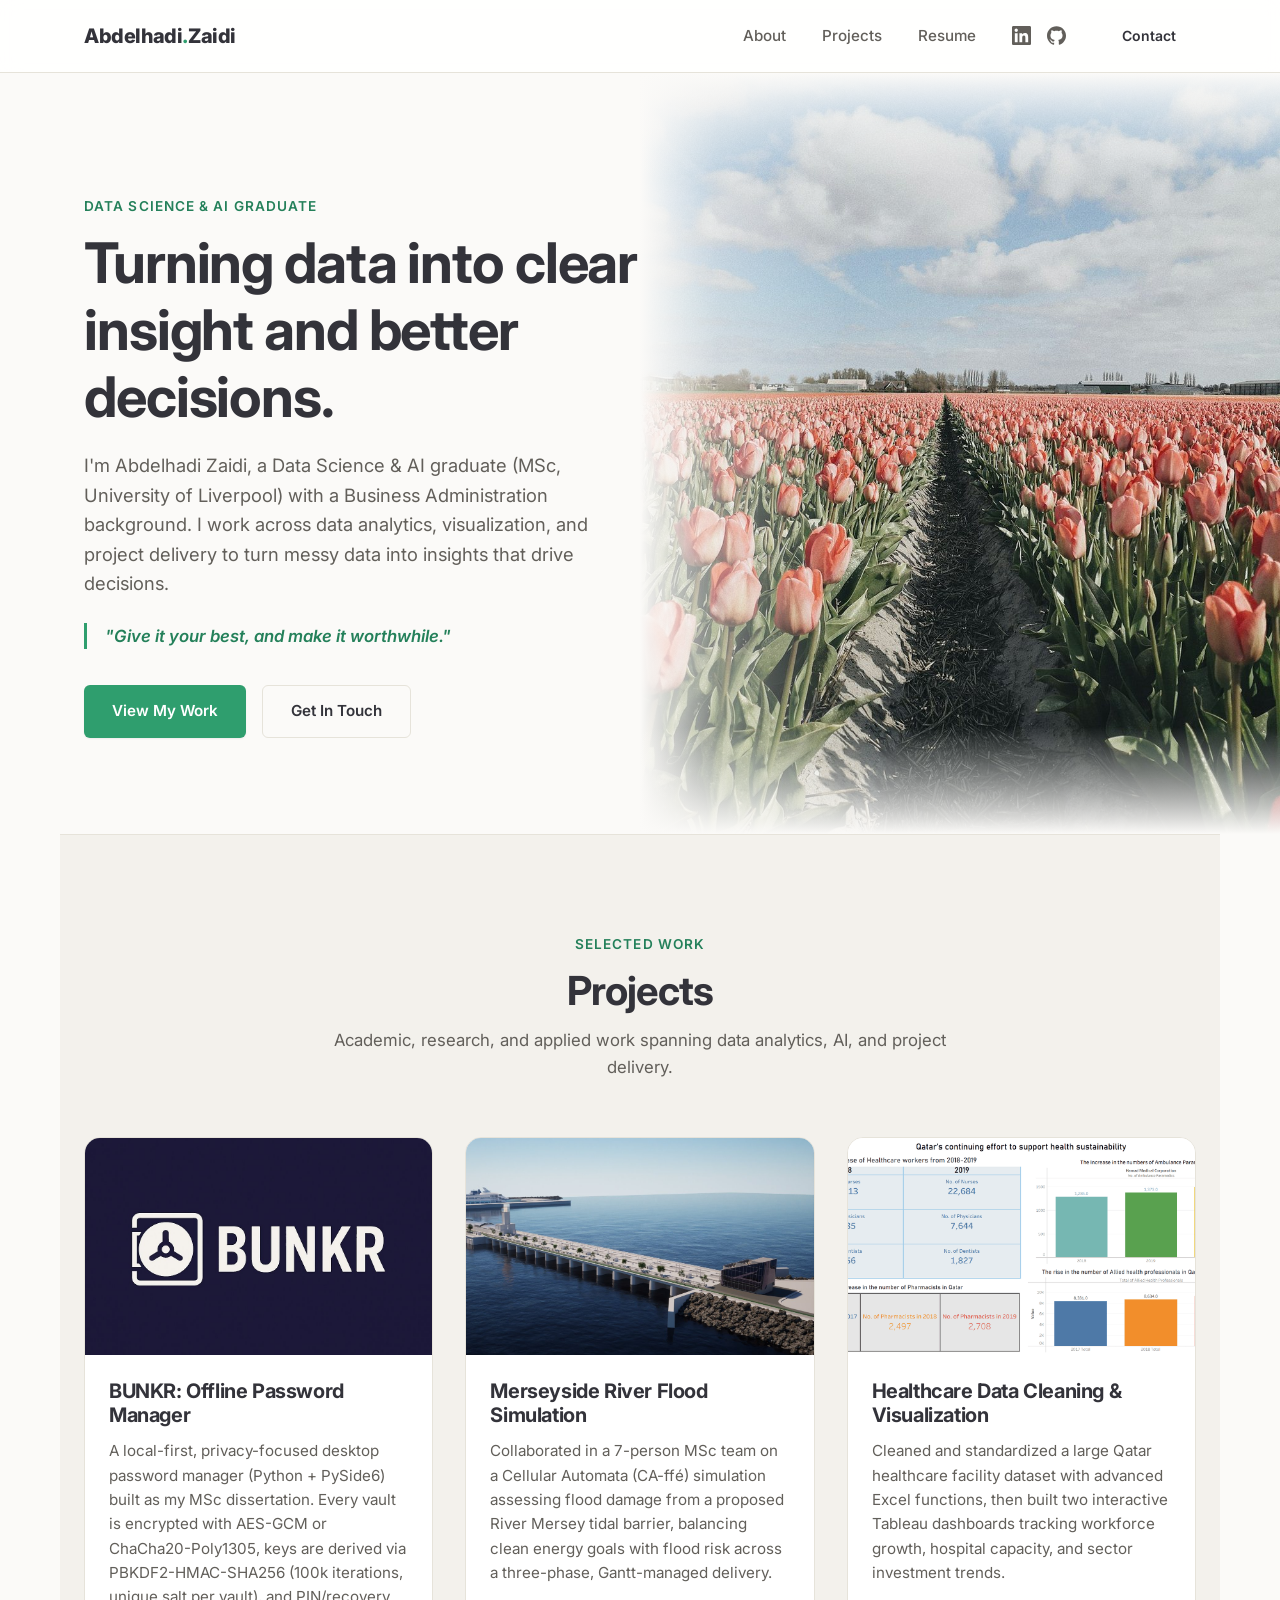
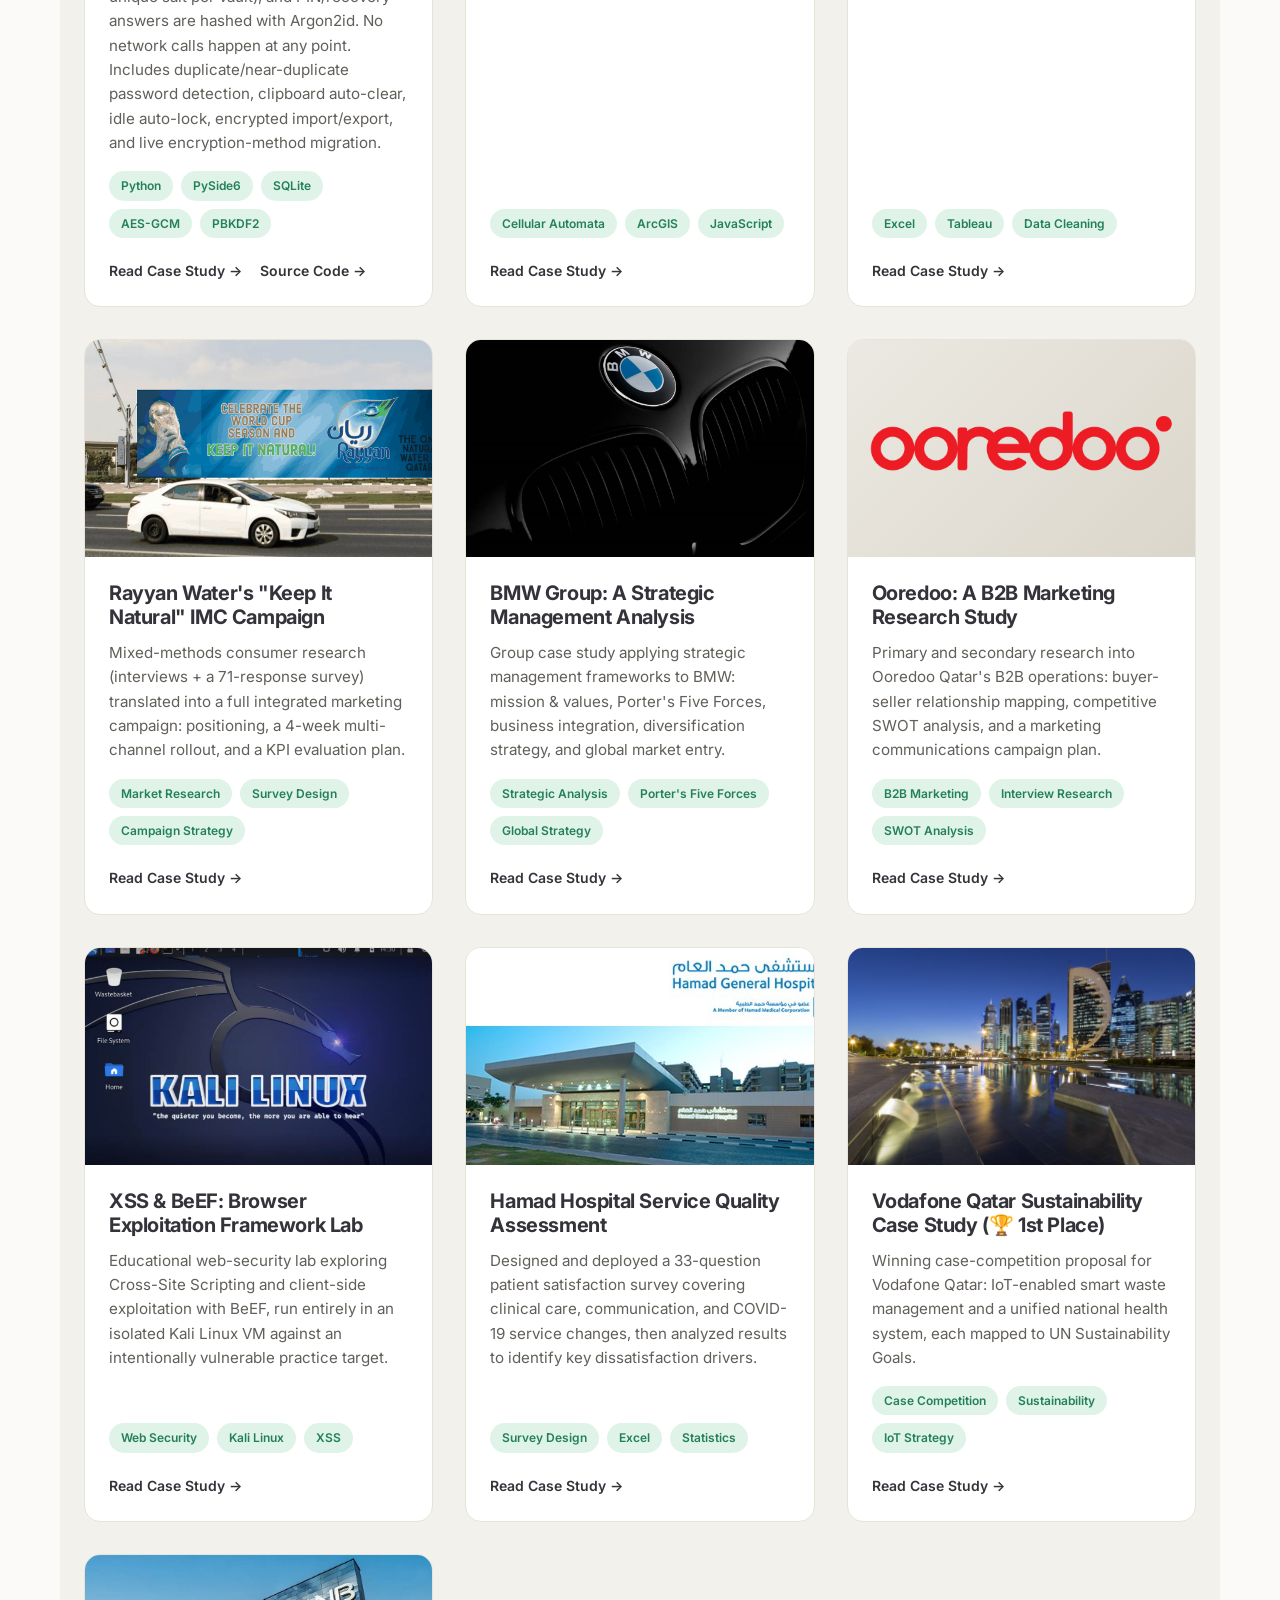
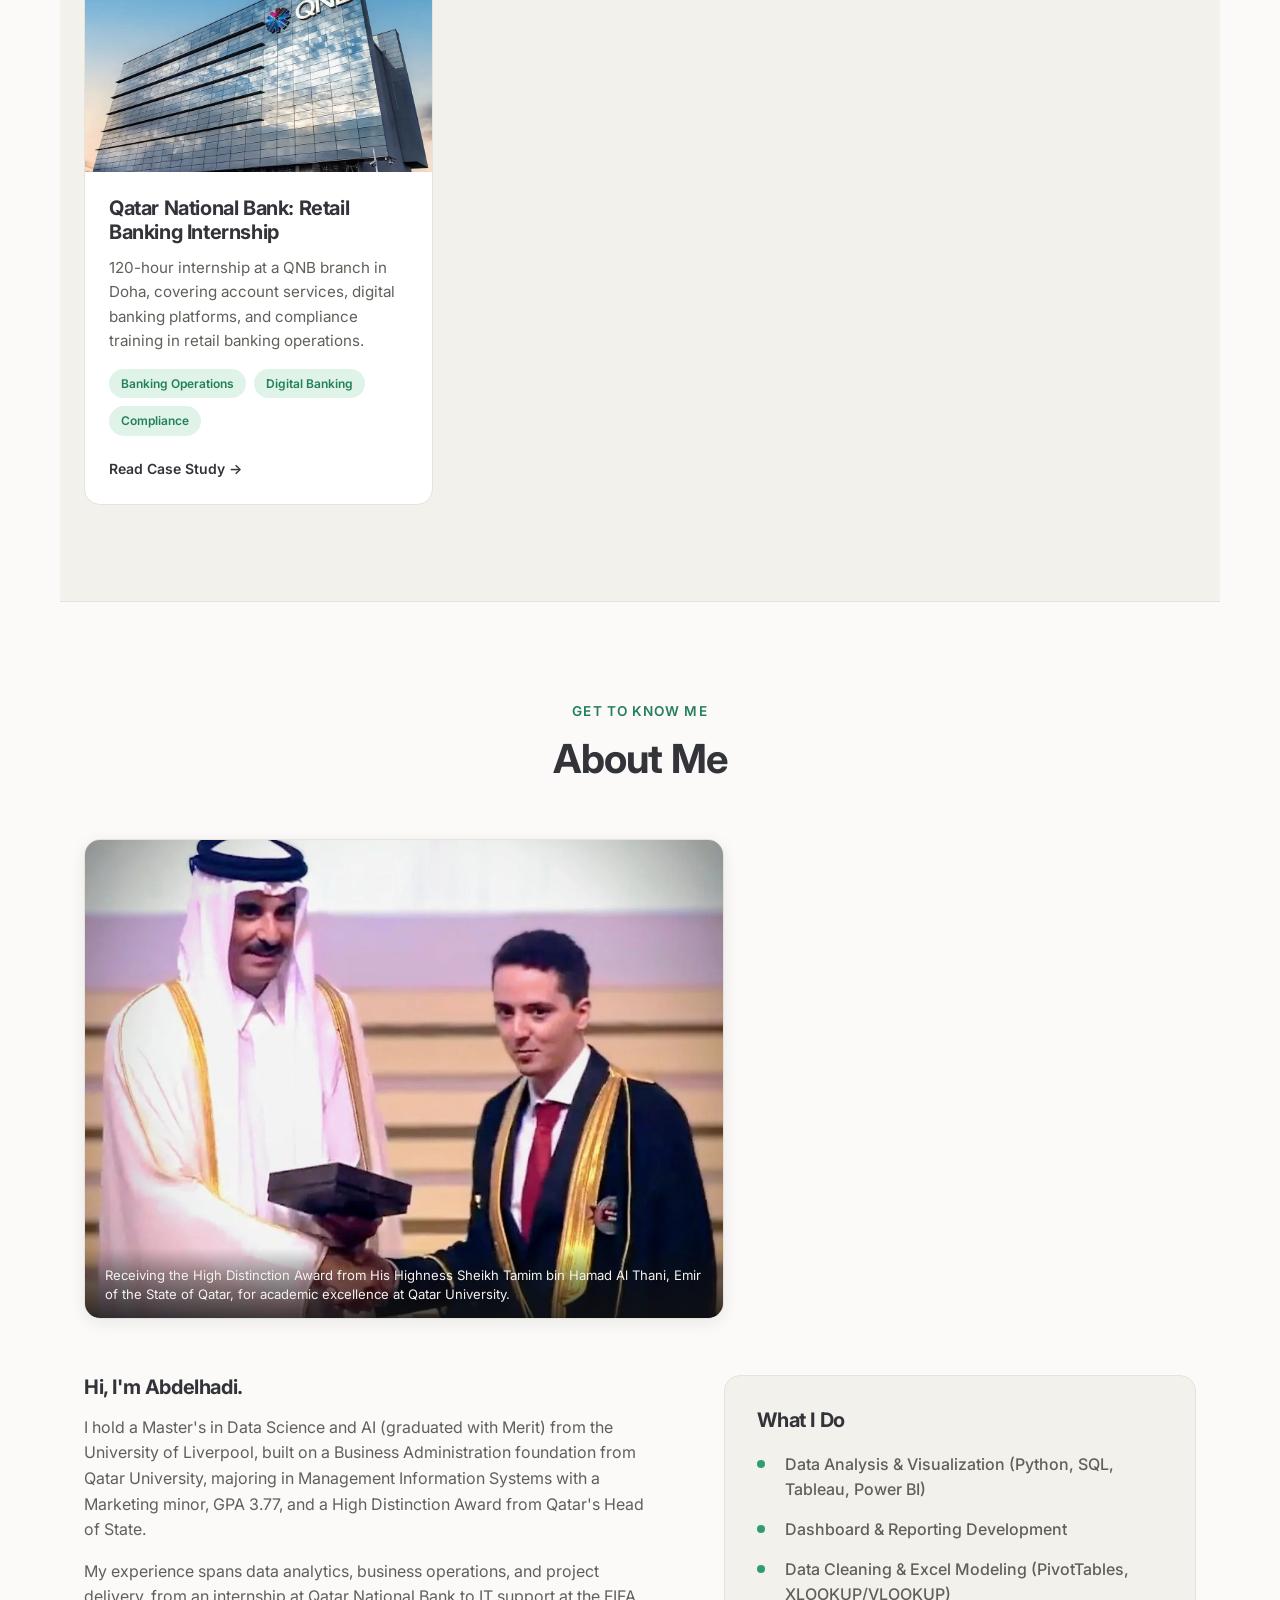
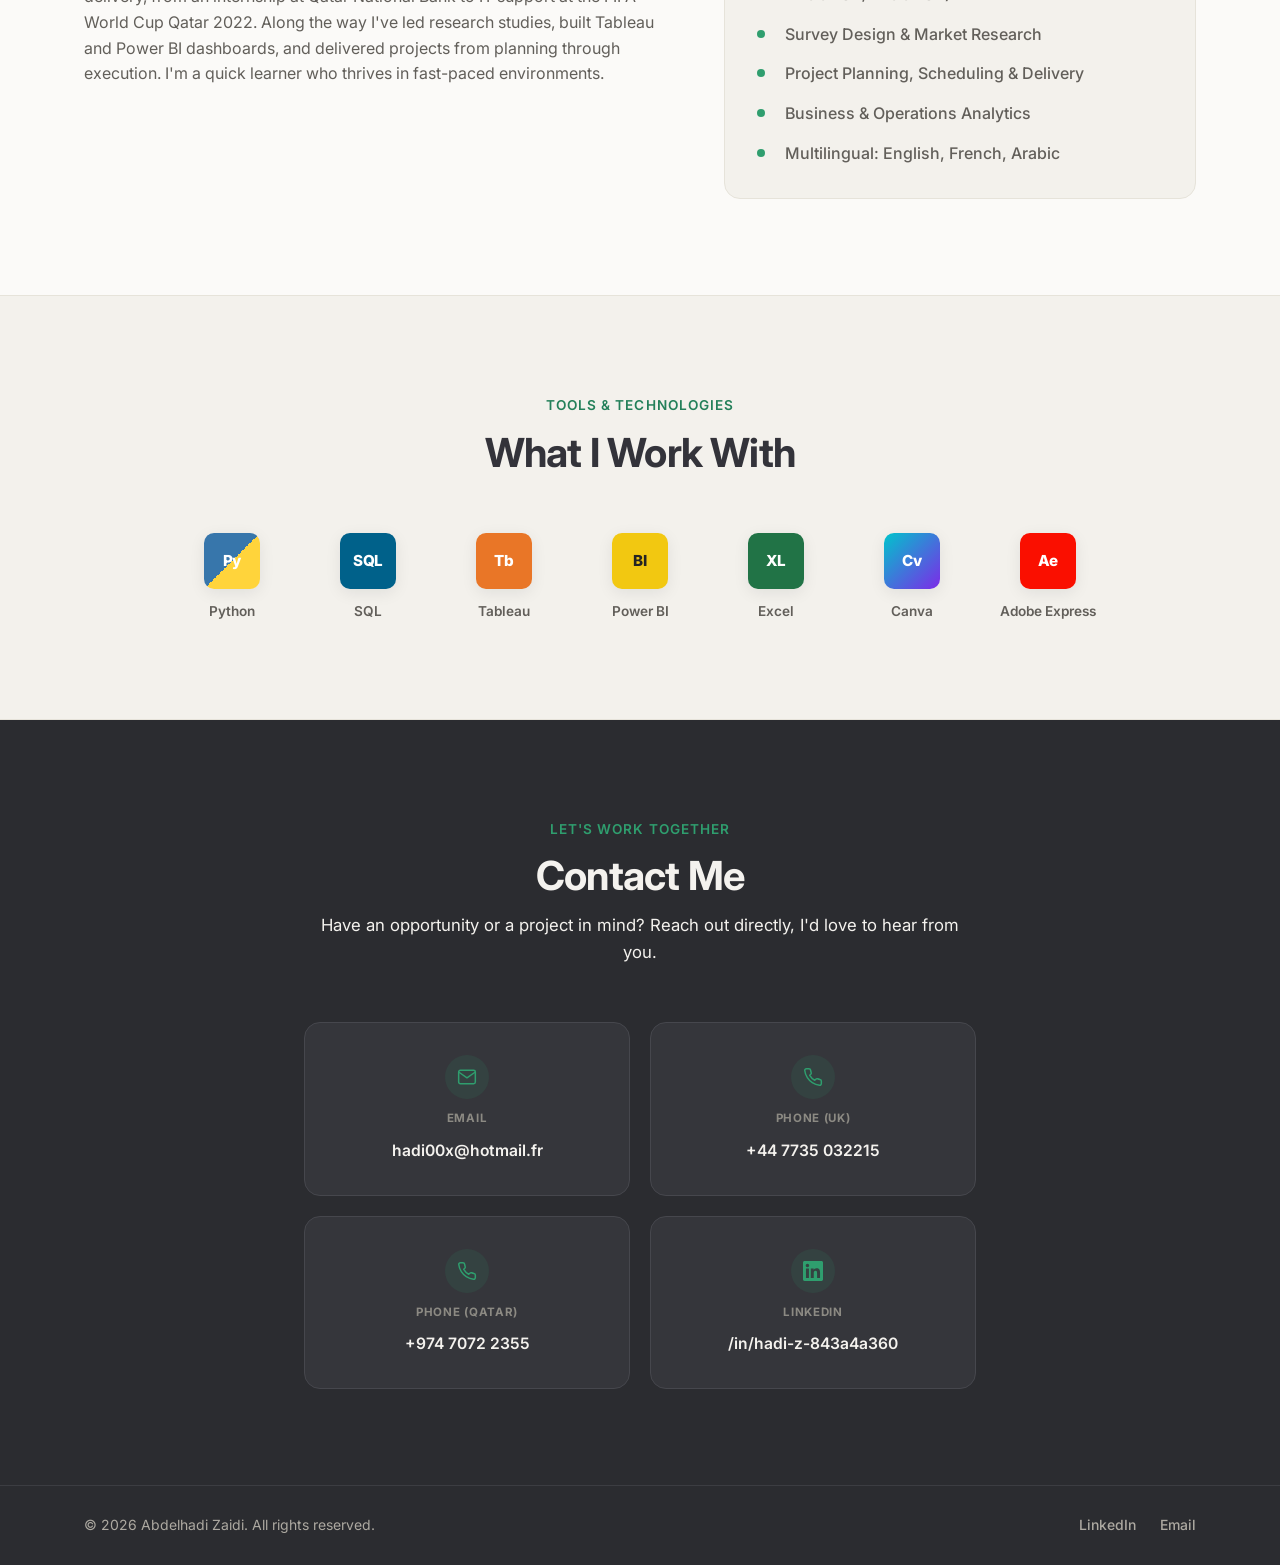
==== index.html @ 99239e8c "Add QNB headquarters photo as hero image for internship case study" ====
<!DOCTYPE html>
<html lang="en">
<head>
  <meta charset="UTF-8">
  <meta name="viewport" content="width=device-width, initial-scale=1.0">
  <title>Abdelhadi Zaidi | Data Scientist &amp; AI/Analytics Professional</title>
  <meta name="description" content="Portfolio of Abdelhadi Zaidi, a Data Science &amp; AI graduate specializing in analytics, data visualization, and project delivery.">
  <link rel="icon" type="image/png" sizes="32x32" href="images/favicon-32.png">
  <link rel="icon" type="image/png" sizes="16x16" href="images/favicon-16.png">
  <link rel="apple-touch-icon" href="images/apple-touch-icon.png">
  <link rel="shortcut icon" href="favicon.ico">

  <!-- Open Graph / social link previews. og:url and og:image use relative paths for
       now (fine for local preview) — once deployed, update them to absolute URLs
       (https://yourdomain.com/...) so LinkedIn/WhatsApp/etc. can fetch the image. -->
  <meta property="og:type" content="website">
  <meta property="og:site_name" content="Abdelhadi Zaidi">
  <!-- <meta property="og:url" content="https://yourdomain.com/index.html"> -->
  <meta property="og:title" content="Abdelhadi Zaidi | Data Scientist &amp; AI/Analytics Professional">
  <meta property="og:description" content="Portfolio of Abdelhadi Zaidi, a Data Science &amp; AI graduate specializing in analytics, data visualization, and project delivery.">
  <meta property="og:image" content="images/about/award.jpg">
  <meta name="twitter:card" content="summary_large_image">
  <meta name="twitter:title" content="Abdelhadi Zaidi | Data Scientist &amp; AI/Analytics Professional">
  <meta name="twitter:description" content="Portfolio of Abdelhadi Zaidi, a Data Science &amp; AI graduate specializing in analytics, data visualization, and project delivery.">
  <meta name="twitter:image" content="images/about/award.jpg">
  <link rel="preconnect" href="https://fonts.googleapis.com">
  <link href="https://fonts.googleapis.com/css2?family=Inter:wght@400;500;600;700;800&display=swap" rel="stylesheet">
  <link rel="stylesheet" href="css/style.css">
</head>
<body>

  <!-- ===== Navigation ===== -->
  <header class="site-header">
    <nav class="navbar container">
      <a href="#top" class="logo">Abdelhadi<span class="accent">.</span>Zaidi</a>

      <button class="nav-toggle" id="navToggle" aria-label="Toggle navigation menu" aria-expanded="false" aria-controls="navMenu">
        <span></span><span></span><span></span>
      </button>

      <ul class="nav-links" id="navMenu">
        <li><a href="#about">About</a></li>
        <li><a href="#projects">Projects</a></li>
        <li><a href="assets/abdelhadi-zaidi-cv.pdf" target="_blank" rel="noopener">Resume</a></li>
        <li class="nav-social-icons">
          <a href="https://www.linkedin.com/in/hadi-z-843a4a360/" target="_blank" rel="noopener" aria-label="LinkedIn">
            <svg viewBox="0 0 24 24" fill="currentColor" aria-hidden="true"><path d="M20.447 20.452h-3.554v-5.569c0-1.328-.027-3.037-1.852-3.037-1.853 0-2.136 1.445-2.136 2.939v5.667H9.351V9h3.414v1.561h.046c.477-.9 1.637-1.85 3.37-1.85 3.601 0 4.267 2.37 4.267 5.455v6.286zM5.337 7.433c-1.144 0-2.063-.926-2.063-2.065 0-1.138.92-2.063 2.063-2.063 1.14 0 2.064.925 2.064 2.063 0 1.139-.925 2.065-2.064 2.065zm1.782 13.019H3.555V9h3.564v11.452zM22.225 0H1.771C.792 0 0 .774 0 1.729v20.542C0 23.227.792 24 1.771 24h20.451C23.2 24 24 23.227 24 22.271V1.729C24 .774 23.2 0 22.222 0h.003z"/></svg>
          </a>
          <a href="https://github.com/hadi-git1" target="_blank" rel="noopener" aria-label="GitHub">
            <svg viewBox="0 0 24 24" fill="currentColor" aria-hidden="true"><path d="M12 .297c-6.63 0-12 5.373-12 12 0 5.303 3.438 9.8 8.205 11.385.6.113.82-.258.82-.577 0-.285-.01-1.04-.015-2.04-3.338.724-4.042-1.61-4.042-1.61C4.422 18.07 3.633 17.7 3.633 17.7c-1.087-.744.084-.729.084-.729 1.205.084 1.838 1.236 1.838 1.236 1.07 1.835 2.809 1.305 3.495.998.108-.776.417-1.305.76-1.605-2.665-.3-5.466-1.332-5.466-5.93 0-1.31.465-2.38 1.235-3.22-.135-.303-.54-1.523.105-3.176 0 0 1.005-.322 3.3 1.23.96-.267 1.98-.399 3-.405 1.02.006 2.04.138 3 .405 2.28-1.552 3.285-1.23 3.285-1.23.645 1.653.24 2.873.12 3.176.765.84 1.23 1.91 1.23 3.22 0 4.61-2.805 5.625-5.475 5.92.42.36.81 1.096.81 2.22 0 1.606-.015 2.896-.015 3.286 0 .315.21.69.825.57C20.565 22.092 24 17.592 24 12.297c0-6.627-5.373-12-12-12"/></svg>
          </a>
        </li>
        <li><a href="#contact" class="btn btn-small">Contact</a></li>
      </ul>
    </nav>
  </header>

  <main id="top">

    <!-- ===== Hero Section ===== -->
    <section class="hero">
      <div class="hero-bg-photo" aria-hidden="true">
        <div class="hero-photo-frame">
          <img src="images/hero-flowers.jpg" alt="">
        </div>
      </div>
      <div class="container">
        <div class="hero-content">
          <p class="eyebrow">Data Science &amp; AI Graduate</p>
          <h1>Turning data into clear insight and better decisions.</h1>
          <p class="hero-subtext">
            I'm Abdelhadi Zaidi, a Data Science &amp; AI graduate (MSc, University of Liverpool) with a
            Business Administration background. I work across data analytics, visualization, and project
            delivery to turn messy data into insights that drive decisions.
          </p>
          <p class="hero-quote">"Give it your best, and make it worthwhile."</p>
          <div class="hero-actions">
            <a href="#projects" class="btn btn-primary">View My Work</a>
            <a href="#contact" class="btn btn-outline">Get In Touch</a>
          </div>
        </div>
      </div>
    </section>

    <!-- ===== Projects Section ===== -->
    <section id="projects" class="projects container">
      <div class="section-heading">
        <p class="eyebrow">Selected Work</p>
        <h2>Projects</h2>
        <p class="section-subtext">Academic, research, and applied work spanning data analytics, AI, and project delivery.</p>
      </div>

      <div class="project-grid">

        <article class="project-card">
          <div class="project-thumb">
            <img src="images/bunkr/logo.jpg" alt="BUNKR offline password manager logo" loading="lazy">
          </div>
          <div class="project-body">
            <h3>BUNKR: Offline Password Manager</h3>
            <p>A local-first, privacy-focused desktop password manager (Python + PySide6) built as my MSc dissertation. Every vault is encrypted with AES-GCM or ChaCha20-Poly1305, keys are derived via PBKDF2-HMAC-SHA256 (100k iterations, unique salt per vault), and PIN/recovery answers are hashed with Argon2id. No network calls happen at any point. Includes duplicate/near-duplicate password detection, clipboard auto-clear, idle auto-lock, encrypted import/export, and live encryption-method migration.</p>
            <ul class="tag-list">
              <li class="tag">Python</li>
              <li class="tag">PySide6</li>
              <li class="tag">SQLite</li>
              <li class="tag">AES-GCM</li>
              <li class="tag">PBKDF2</li>
            </ul>
            <div class="project-links">
              <a href="bunkr.html" class="project-link">Read Case Study →</a>
              <a href="https://github.com/hadi-git1/BUNKR-Password-Manager" class="project-link" target="_blank" rel="noopener">Source Code →</a>
            </div>
          </div>
        </article>

        <article class="project-card">
          <div class="project-thumb">
            <img src="images/merseyside/barrier-concept.jpg" alt="Concept render of the proposed tidal barrier on the River Mersey" loading="lazy">
          </div>
          <div class="project-body">
            <h3>Merseyside River Flood Simulation</h3>
            <p>Collaborated in a 7-person MSc team on a Cellular Automata (CA-ffé) simulation assessing flood damage from a proposed River Mersey tidal barrier, balancing clean energy goals with flood risk across a three-phase, Gantt-managed delivery.</p>
            <ul class="tag-list">
              <li class="tag">Cellular Automata</li>
              <li class="tag">ArcGIS</li>
              <li class="tag">JavaScript</li>
            </ul>
            <div class="project-links">
              <a href="merseyside-flood-simulation.html" class="project-link">Read Case Study →</a>
            </div>
          </div>
        </article>

        <article class="project-card">
          <div class="project-thumb">
            <img src="images/healthcare/dashboard-1.png" alt="Tableau dashboard showing Qatar healthcare workforce growth" loading="lazy">
          </div>
          <div class="project-body">
            <h3>Healthcare Data Cleaning &amp; Visualization</h3>
            <p>Cleaned and standardized a large Qatar healthcare facility dataset with advanced Excel functions, then built two interactive Tableau dashboards tracking workforce growth, hospital capacity, and sector investment trends.</p>
            <ul class="tag-list">
              <li class="tag">Excel</li>
              <li class="tag">Tableau</li>
              <li class="tag">Data Cleaning</li>
            </ul>
            <div class="project-links">
              <a href="healthcare-data-visualization.html" class="project-link">Read Case Study →</a>
            </div>
          </div>
        </article>

        <article class="project-card">
          <div class="project-thumb">
            <img src="images/rayyan/billboard-mockup.png" alt="Mockup billboard ad for Rayyan Water's Keep It Natural campaign" loading="lazy">
          </div>
          <div class="project-body">
            <h3>Rayyan Water's "Keep It Natural" IMC Campaign</h3>
            <p>Mixed-methods consumer research (interviews + a 71-response survey) translated into a full integrated marketing campaign: positioning, a 4-week multi-channel rollout, and a KPI evaluation plan.</p>
            <ul class="tag-list">
              <li class="tag">Market Research</li>
              <li class="tag">Survey Design</li>
              <li class="tag">Campaign Strategy</li>
            </ul>
            <div class="project-links">
              <a href="rayyan-water-campaign.html" class="project-link">Read Case Study →</a>
            </div>
          </div>
        </article>

        <article class="project-card">
          <div class="project-thumb">
            <img src="images/bmw/hero.jpg" alt="Close-up of a BMW roundel badge and kidney grille" loading="lazy">
          </div>
          <div class="project-body">
            <h3>BMW Group: A Strategic Management Analysis</h3>
            <p>Group case study applying strategic management frameworks to BMW: mission &amp; values, Porter's Five Forces, business integration, diversification strategy, and global market entry.</p>
            <ul class="tag-list">
              <li class="tag">Strategic Analysis</li>
              <li class="tag">Porter's Five Forces</li>
              <li class="tag">Global Strategy</li>
            </ul>
            <div class="project-links">
              <a href="bmw-company-research.html" class="project-link">Read Case Study →</a>
            </div>
          </div>
        </article>

        <article class="project-card">
          <div class="project-thumb">
            <img src="images/ooredoo/logo.png" alt="Ooredoo logo" loading="lazy">
          </div>
          <div class="project-body">
            <h3>Ooredoo: A B2B Marketing Research Study</h3>
            <p>Primary and secondary research into Ooredoo Qatar's B2B operations: buyer-seller relationship mapping, competitive SWOT analysis, and a marketing communications campaign plan.</p>
            <ul class="tag-list">
              <li class="tag">B2B Marketing</li>
              <li class="tag">Interview Research</li>
              <li class="tag">SWOT Analysis</li>
            </ul>
            <div class="project-links">
              <a href="ooredoo-b2b-marketing.html" class="project-link">Read Case Study →</a>
            </div>
          </div>
        </article>

        <article class="project-card">
          <div class="project-thumb">
            <img src="images/xss-beef/kali-desktop.jpg" alt="Kali Linux desktop used for the XSS BeEF security lab" loading="lazy">
          </div>
          <div class="project-body">
            <h3>XSS &amp; BeEF: Browser Exploitation Framework Lab</h3>
            <p>Educational web-security lab exploring Cross-Site Scripting and client-side exploitation with BeEF, run entirely in an isolated Kali Linux VM against an intentionally vulnerable practice target.</p>
            <ul class="tag-list">
              <li class="tag">Web Security</li>
              <li class="tag">Kali Linux</li>
              <li class="tag">XSS</li>
            </ul>
            <div class="project-links">
              <a href="xss-beef-project.html" class="project-link">Read Case Study →</a>
            </div>
          </div>
        </article>

        <article class="project-card">
          <div class="project-thumb">
            <img src="images/hamad-hospital.jpg" alt="Screenshot of Hamad Hospital service quality survey analysis" loading="lazy">
          </div>
          <div class="project-body">
            <h3>Hamad Hospital Service Quality Assessment</h3>
            <p>Designed and deployed a 33-question patient satisfaction survey covering clinical care, communication, and COVID-19 service changes, then analyzed results to identify key dissatisfaction drivers.</p>
            <ul class="tag-list">
              <li class="tag">Survey Design</li>
              <li class="tag">Excel</li>
              <li class="tag">Statistics</li>
            </ul>
            <div class="project-links">
              <a href="hamad-hospital-service-quality.html" class="project-link">Read Case Study →</a>
            </div>
          </div>
        </article>

        <article class="project-card">
          <div class="project-thumb">
            <img src="images/vodafone/doha-skyline.jpg" alt="Doha skyline representing the Vodafone Qatar sustainability case study" loading="lazy">
          </div>
          <div class="project-body">
            <h3>Vodafone Qatar Sustainability Case Study (🏆 1st Place)</h3>
            <p>Winning case-competition proposal for Vodafone Qatar: IoT-enabled smart waste management and a unified national health system, each mapped to UN Sustainability Goals.</p>
            <ul class="tag-list">
              <li class="tag">Case Competition</li>
              <li class="tag">Sustainability</li>
              <li class="tag">IoT Strategy</li>
            </ul>
            <div class="project-links">
              <a href="vodafone-case-study.html" class="project-link">Read Case Study →</a>
            </div>
          </div>
        </article>

        <article class="project-card">
          <div class="project-thumb">
            <img src="images/qnb/hero.jpg" alt="Qatar National Bank (QNB) headquarters building" loading="lazy">
          </div>
          <div class="project-body">
            <h3>Qatar National Bank: Retail Banking Internship</h3>
            <p>120-hour internship at a QNB branch in Doha, covering account services, digital banking platforms, and compliance training in retail banking operations.</p>
            <ul class="tag-list">
              <li class="tag">Banking Operations</li>
              <li class="tag">Digital Banking</li>
              <li class="tag">Compliance</li>
            </ul>
            <div class="project-links">
              <a href="qnb-internship.html" class="project-link">Read Case Study →</a>
            </div>
          </div>
        </article>

      </div>
    </section>

    <!-- ===== About Section ===== -->
    <section id="about" class="about container">
      <div class="section-heading">
        <p class="eyebrow">Get To Know Me</p>
        <h2>About Me</h2>
      </div>

      <div class="about-photos single">
        <figure class="about-photo-card wide">
          <img src="images/about/award.jpg" alt="Abdelhadi Zaidi receiving the High Distinction Award from His Highness Sheikh Tamim bin Hamad Al Thani, Emir of the State of Qatar" loading="lazy">
          <figcaption>Receiving the High Distinction Award from His Highness Sheikh Tamim bin Hamad Al Thani, Emir of the State of Qatar, for academic excellence at Qatar University.</figcaption>
        </figure>
      </div>

      <div class="about-grid">
        <div class="about-bio">
          <h3>Hi, I'm Abdelhadi.</h3>
          <p>
            I hold a Master's in Data Science and AI (graduated with Merit) from the University of
            Liverpool, built on a Business Administration foundation from Qatar University, majoring
            in Management Information Systems with a Marketing minor, GPA 3.77, and a High Distinction
            Award from Qatar's Head of State.
          </p>
          <p>
            My experience spans data analytics, business operations, and project delivery, from an
            internship at Qatar National Bank to IT support at the FIFA World Cup Qatar 2022. Along the
            way I've led research studies, built Tableau and Power BI dashboards, and delivered projects
            from planning through execution. I'm a quick learner who thrives in fast-paced environments.
          </p>
        </div>

        <div class="about-skills">
          <h3>What I Do</h3>
          <ul class="skills-list">
            <li>Data Analysis &amp; Visualization (Python, SQL, Tableau, Power BI)</li>
            <li>Dashboard &amp; Reporting Development</li>
            <li>Data Cleaning &amp; Excel Modeling (PivotTables, XLOOKUP/VLOOKUP)</li>
            <li>Survey Design &amp; Market Research</li>
            <li>Project Planning, Scheduling &amp; Delivery</li>
            <li>Business &amp; Operations Analytics</li>
            <li>Multilingual: English, French, Arabic</li>
          </ul>
        </div>
      </div>
    </section>

    <!-- ===== Tools & Technologies Section ===== -->
    <section id="skills" class="tools-section">
      <div class="container">
        <div class="section-heading">
          <p class="eyebrow">Tools &amp; Technologies</p>
          <h2>What I Work With</h2>
        </div>

        <div class="tool-chip-grid">
          <div class="tool-chip">
            <span class="tool-icon" style="background: linear-gradient(135deg, #3776AB 50%, #FFD43B 50%);">Py</span>
            <span class="tool-name">Python</span>
          </div>
          <div class="tool-chip">
            <span class="tool-icon" style="background: #00618A;">SQL</span>
            <span class="tool-name">SQL</span>
          </div>
          <div class="tool-chip">
            <span class="tool-icon" style="background: #E97627;">Tb</span>
            <span class="tool-name">Tableau</span>
          </div>
          <div class="tool-chip">
            <span class="tool-icon" style="background: #F2C811; color: #252423;">BI</span>
            <span class="tool-name">Power BI</span>
          </div>
          <div class="tool-chip">
            <span class="tool-icon" style="background: #217346;">XL</span>
            <span class="tool-name">Excel</span>
          </div>
          <div class="tool-chip">
            <span class="tool-icon" style="background: linear-gradient(135deg, #00C4CC, #7D2AE8);">Cv</span>
            <span class="tool-name">Canva</span>
          </div>
          <div class="tool-chip">
            <span class="tool-icon" style="background: #FA0F00;">Ae</span>
            <span class="tool-name">Adobe Express</span>
          </div>
        </div>
      </div>
    </section>

    <!-- ===== Contact Section ===== -->
    <section id="contact" class="contact">
      <div class="container contact-inner">
        <div class="section-heading">
          <p class="eyebrow">Let's Work Together</p>
          <h2>Contact Me</h2>
          <p class="section-subtext">Have an opportunity or a project in mind? Reach out directly, I'd love to hear from you.</p>
        </div>

        <div class="contact-cards">
          <a href="mailto:hadi00x@hotmail.fr" class="contact-card">
            <span class="contact-card-icon">
              <svg viewBox="0 0 24 24" fill="none" stroke="currentColor" stroke-width="1.8" stroke-linecap="round" stroke-linejoin="round" aria-hidden="true"><rect x="2" y="4" width="20" height="16" rx="2"/><path d="m22 6-10 7L2 6"/></svg>
            </span>
            <span class="contact-card-label">Email</span>
            <span class="contact-card-value">hadi00x@hotmail.fr</span>
          </a>

          <a href="tel:+447735032215" class="contact-card">
            <span class="contact-card-icon">
              <svg viewBox="0 0 24 24" fill="none" stroke="currentColor" stroke-width="1.8" stroke-linecap="round" stroke-linejoin="round" aria-hidden="true"><path d="M22 16.92v3a2 2 0 0 1-2.18 2 19.79 19.79 0 0 1-8.63-3.07 19.5 19.5 0 0 1-6-6 19.79 19.79 0 0 1-3.07-8.67A2 2 0 0 1 4.11 2h3a2 2 0 0 1 2 1.72c.127.96.361 1.903.7 2.81a2 2 0 0 1-.45 2.11L8.09 9.91a16 16 0 0 0 6 6l1.27-1.27a2 2 0 0 1 2.11-.45c.907.339 1.85.573 2.81.7A2 2 0 0 1 22 16.92z"/></svg>
            </span>
            <span class="contact-card-label">Phone (UK)</span>
            <span class="contact-card-value">+44 7735 032215</span>
          </a>

          <a href="tel:+97470722355" class="contact-card">
            <span class="contact-card-icon">
              <svg viewBox="0 0 24 24" fill="none" stroke="currentColor" stroke-width="1.8" stroke-linecap="round" stroke-linejoin="round" aria-hidden="true"><path d="M22 16.92v3a2 2 0 0 1-2.18 2 19.79 19.79 0 0 1-8.63-3.07 19.5 19.5 0 0 1-6-6 19.79 19.79 0 0 1-3.07-8.67A2 2 0 0 1 4.11 2h3a2 2 0 0 1 2 1.72c.127.96.361 1.903.7 2.81a2 2 0 0 1-.45 2.11L8.09 9.91a16 16 0 0 0 6 6l1.27-1.27a2 2 0 0 1 2.11-.45c.907.339 1.85.573 2.81.7A2 2 0 0 1 22 16.92z"/></svg>
            </span>
            <span class="contact-card-label">Phone (Qatar)</span>
            <span class="contact-card-value">+974 7072 2355</span>
          </a>

          <a href="https://www.linkedin.com/in/hadi-z-843a4a360/" target="_blank" rel="noopener" class="contact-card">
            <span class="contact-card-icon">
              <svg viewBox="0 0 24 24" fill="currentColor" aria-hidden="true"><path d="M20.447 20.452h-3.554v-5.569c0-1.328-.027-3.037-1.852-3.037-1.853 0-2.136 1.445-2.136 2.939v5.667H9.351V9h3.414v1.561h.046c.477-.9 1.637-1.85 3.37-1.85 3.601 0 4.267 2.37 4.267 5.455v6.286zM5.337 7.433c-1.144 0-2.063-.926-2.063-2.065 0-1.138.92-2.063 2.063-2.063 1.14 0 2.064.925 2.064 2.063 0 1.139-.925 2.065-2.064 2.065zm1.782 13.019H3.555V9h3.564v11.452zM22.225 0H1.771C.792 0 0 .774 0 1.729v20.542C0 23.227.792 24 1.771 24h20.451C23.2 24 24 23.227 24 22.271V1.729C24 .774 23.2 0 22.222 0h.003z"/></svg>
            </span>
            <span class="contact-card-label">LinkedIn</span>
            <span class="contact-card-value">/in/hadi-z-843a4a360</span>
          </a>
        </div>
      </div>
    </section>

  </main>

  <!-- ===== Footer ===== -->
  <footer class="site-footer">
    <div class="container footer-inner">
      <p>&copy; <span id="year"></span> Abdelhadi Zaidi. All rights reserved.</p>
      <div class="social-links">
        <a href="https://www.linkedin.com/in/hadi-z-843a4a360/" target="_blank" rel="noopener" aria-label="LinkedIn">LinkedIn</a>
        <a href="mailto:hadi00x@hotmail.fr" aria-label="Email">Email</a>
      </div>
    </div>
  </footer>

  <script src="js/script.js"></script>
</body>
</html>
---- css/style.css ----
/* =============================================================
   Portfolio Stylesheet
   Table of Contents:
   1. Variables & Reset
   2. Base Typography
   3. Layout Helpers
   4. Buttons
   5. Header / Navigation
   6. Hero Section
   7. Projects Section
   8. About Section
   9. Contact Section
   10. Footer
   11. Responsive Breakpoints
   ============================================================= */

/* ---------- 1. Variables & Reset ---------- */
:root {
  /* Color palette — warm, low-contrast neutrals + muted emerald accent */
  --color-bg: #fbfaf8;
  --color-bg-alt: #f3f1ec;
  --color-surface: #ffffff;
  --color-border: #e6e3da;

  --color-text: #33333a;
  --color-text-muted: #625f5a;
  --color-text-subtle: #837f78;

  --color-accent: #2f9e6e;
  --color-accent-dark: #24805a;
  --color-accent-light: #dff3e8;

  --color-dark: #2b2c30;
  --color-dark-alt: #35363b;

  --font-base: 'Inter', -apple-system, BlinkMacSystemFont, 'Segoe UI', sans-serif;

  --radius-sm: 6px;
  --radius-md: 10px;
  --radius-lg: 16px;

  --shadow-sm: 0 1px 2px rgba(16, 24, 40, 0.06);
  --shadow-md: 0 4px 16px rgba(16, 24, 40, 0.08);
  --shadow-lg: 0 12px 32px rgba(16, 24, 40, 0.12);

  --transition: 0.2s ease;
  --max-width: 1160px;
}

* {
  margin: 0;
  padding: 0;
  box-sizing: border-box;
}

html {
  scroll-behavior: smooth;
}

body {
  font-family: var(--font-base);
  color: var(--color-text);
  background: var(--color-bg);
  line-height: 1.6;
  -webkit-font-smoothing: antialiased;
}

img {
  max-width: 100%;
  display: block;
}

a {
  color: inherit;
  text-decoration: none;
}

ul {
  list-style: none;
}

button {
  font-family: inherit;
  cursor: pointer;
  border: none;
  background: none;
}

input,
textarea {
  font-family: inherit;
  font-size: 1rem;
}

/* ---------- 2. Base Typography ---------- */
h1, h2, h3, h4 {
  font-weight: 700;
  line-height: 1.2;
  letter-spacing: -0.02em;
  color: var(--color-text);
}

h1 { font-size: clamp(2.25rem, 4vw + 1rem, 3.5rem); }
h2 { font-size: clamp(1.75rem, 2.5vw + 1rem, 2.5rem); }
h3 { font-size: 1.25rem; }

p {
  color: var(--color-text-muted);
}

.eyebrow {
  display: inline-block;
  font-size: 0.85rem;
  font-weight: 600;
  color: var(--color-accent-dark);
  text-transform: uppercase;
  letter-spacing: 0.08em;
  margin-bottom: 0.75rem;
}

.accent {
  color: var(--color-accent);
}

/* ---------- 3. Layout Helpers ---------- */
.container {
  width: 100%;
  max-width: var(--max-width);
  margin-inline: auto;
  padding-inline: 24px;
}

section {
  padding-block: 96px;
}

.section-heading {
  text-align: center;
  max-width: 640px;
  margin: 0 auto 56px;
}

.section-subtext {
  margin-top: 12px;
  font-size: 1.05rem;
}

/* ---------- 4. Buttons ---------- */
.btn {
  display: inline-flex;
  align-items: center;
  justify-content: center;
  gap: 8px;
  padding: 13px 28px;
  border-radius: var(--radius-sm);
  font-weight: 600;
  font-size: 0.95rem;
  transition: transform var(--transition), box-shadow var(--transition),
    background var(--transition), color var(--transition), border-color var(--transition);
  white-space: nowrap;
}

.btn:disabled {
  opacity: 0.65;
  cursor: not-allowed;
  transform: none;
}

.btn-primary {
  background: var(--color-accent);
  color: #ffffff;
  box-shadow: var(--shadow-sm);
}

.btn-primary:hover {
  background: var(--color-accent-dark);
  transform: translateY(-2px);
  box-shadow: var(--shadow-md);
}

.btn-outline {
  background: transparent;
  color: var(--color-text);
  border: 1.5px solid var(--color-border);
}

.btn-outline:hover {
  border-color: var(--color-accent);
  color: var(--color-accent-dark);
  transform: translateY(-2px);
}

.btn-small {
  padding: 9px 20px;
  font-size: 0.875rem;
}

.btn-full {
  width: 100%;
}

/* ---------- 5. Header / Navigation ---------- */
.site-header {
  position: sticky;
  top: 0;
  z-index: 100;
  background: rgba(255, 255, 255, 0.85);
  backdrop-filter: blur(10px);
  -webkit-backdrop-filter: blur(10px);
  border-bottom: 1px solid var(--color-border);
}

.navbar {
  display: flex;
  align-items: center;
  justify-content: space-between;
  height: 72px;
}

.logo {
  font-size: 1.25rem;
  font-weight: 800;
  letter-spacing: -0.02em;
  color: var(--color-text);
}

.nav-links {
  display: flex;
  align-items: center;
  gap: 36px;
}

.nav-links a:not(.btn) {
  font-weight: 500;
  font-size: 0.95rem;
  color: var(--color-text-muted);
  transition: color var(--transition);
  position: relative;
}

.nav-links a:not(.btn):hover {
  color: var(--color-text);
}

.nav-social-icons {
  display: flex;
  align-items: center;
  gap: 16px;
}

.nav-social-icons a {
  display: flex;
  color: var(--color-text-muted);
  transition: color var(--transition);
}

.nav-social-icons a:hover {
  color: var(--color-accent-dark);
}

.nav-social-icons svg {
  width: 19px;
  height: 19px;
  display: block;
}

.nav-toggle {
  display: none;
  flex-direction: column;
  justify-content: center;
  gap: 5px;
  width: 32px;
  height: 32px;
}

.nav-toggle span {
  display: block;
  width: 100%;
  height: 2px;
  background: var(--color-text);
  border-radius: 2px;
  transition: transform var(--transition), opacity var(--transition);
}

/* ---------- 6. Hero Section ---------- */
.hero {
  position: relative;
  overflow: hidden;
  padding-block: 120px 96px;
  display: flex;
  align-items: center;
  min-height: 70vh;
}

.hero-bg-photo {
  position: absolute;
  top: 0;
  right: 0;
  bottom: 0;
  width: 50%;
  z-index: 0;
  pointer-events: none;
  overflow: hidden;
}

/* Soft edge fade — blending only happens at the borders, the photo itself stays sharp. */
.hero-bg-photo::before {
  content: "";
  position: absolute;
  inset: 0;
  z-index: 2;
  background: linear-gradient(90deg, var(--color-bg) 0%, rgba(251, 250, 248, 0.45) 12%, transparent 32%);
}

.hero-bg-photo::after {
  content: "";
  position: absolute;
  inset: 0;
  z-index: 2;
  background:
    linear-gradient(180deg, var(--color-bg) 0%, transparent 14%),
    linear-gradient(0deg, var(--color-bg) 0%, transparent 14%);
}

.hero-photo-frame {
  position: relative;
  width: 100%;
  height: 100%;
}

.hero-photo-frame img {
  width: 100%;
  height: 100%;
  object-fit: cover;
  /* Biased down toward the tulip rows rather than the sky. */
  object-position: 50% 68%;
}

.hero-content {
  position: relative;
  z-index: 1;
  max-width: 620px;
}

.hero-content h1 {
  margin-bottom: 20px;
}

.hero-subtext {
  font-size: 1.15rem;
  max-width: 560px;
  margin-bottom: 24px;
}

.hero-quote {
  font-size: 1.05rem;
  font-style: italic;
  font-weight: 600;
  color: var(--color-accent-dark);
  padding-left: 18px;
  border-left: 3px solid var(--color-accent);
  margin-bottom: 36px;
}

.hero-actions {
  display: flex;
  gap: 16px;
  flex-wrap: wrap;
}

/* ---------- 7. Projects Section ---------- */
.projects {
  background: var(--color-bg-alt);
  border-block: 1px solid var(--color-border);
}

.project-grid {
  display: grid;
  grid-template-columns: repeat(3, 1fr);
  gap: 32px;
}

.project-card {
  background: var(--color-surface);
  border: 1px solid var(--color-border);
  border-radius: var(--radius-lg);
  overflow: hidden;
  transition: transform var(--transition), box-shadow var(--transition);
  display: flex;
  flex-direction: column;
}

.project-card.is-clickable {
  cursor: pointer;
}

.project-card:hover {
  transform: translateY(-6px);
  box-shadow: var(--shadow-lg);
}

.project-thumb {
  aspect-ratio: 16 / 10;
  background: linear-gradient(135deg, #ece9e2 0%, #dad6cb 100%);
  overflow: hidden;
}

.project-thumb img {
  width: 100%;
  height: 100%;
  object-fit: cover;
}

.project-body {
  padding: 24px;
  display: flex;
  flex-direction: column;
  gap: 10px;
  flex: 1;
}

.project-body h3 {
  margin-bottom: 2px;
}

.project-body p {
  font-size: 0.95rem;
  flex: 1;
}

.tag-list {
  display: flex;
  flex-wrap: wrap;
  gap: 8px;
  margin: 6px 0 4px;
}

.tag {
  font-size: 0.75rem;
  font-weight: 600;
  color: var(--color-accent-dark);
  background: var(--color-accent-light);
  padding: 5px 12px;
  border-radius: 999px;
}

.project-links {
  display: flex;
  gap: 18px;
  margin-top: 8px;
}

.project-link {
  font-size: 0.875rem;
  font-weight: 600;
  color: var(--color-text);
  transition: color var(--transition);
}

.project-link:hover {
  color: var(--color-accent-dark);
}

/* ---------- 8. About Section ---------- */
.about-photos {
  display: grid;
  grid-template-columns: 1.5fr 1fr;
  gap: 24px;
  margin-bottom: 56px;
}

.about-photos.single {
  grid-template-columns: 1fr;
  max-width: 640px;
}

.about-photo-card {
  position: relative;
  margin: 0;
  border-radius: var(--radius-lg);
  overflow: hidden;
  border: 1px solid var(--color-border);
  box-shadow: var(--shadow-md);
  background: var(--color-bg-alt);
}

.about-photo-card.wide {
  aspect-ratio: 4 / 3;
}

.about-photo-card.narrow {
  aspect-ratio: 3 / 4;
}

.about-photo-card img {
  width: 100%;
  height: 100%;
  object-fit: cover;
  display: block;
}

.about-photo-card.narrow img {
  object-position: 50% 12%;
}

.about-photo-card figcaption {
  position: absolute;
  left: 0;
  right: 0;
  bottom: 0;
  padding: 18px 20px 14px;
  background: linear-gradient(0deg, rgba(17, 18, 20, 0.78) 0%, rgba(17, 18, 20, 0.35) 65%, transparent 100%);
  color: #f4f2ee;
  font-size: 0.82rem;
  line-height: 1.45;
}

.about-grid {
  display: grid;
  grid-template-columns: 1.1fr 0.9fr;
  gap: 64px;
  align-items: start;
}

.about-bio h3 {
  margin-bottom: 16px;
}

.about-bio p {
  margin-bottom: 16px;
}

.about-bio p:last-child {
  margin-bottom: 0;
}

.about-skills {
  background: var(--color-bg-alt);
  border: 1px solid var(--color-border);
  border-radius: var(--radius-lg);
  padding: 32px;
}

.about-skills h3 {
  margin-bottom: 20px;
}

.skills-list li {
  position: relative;
  padding-left: 28px;
  margin-bottom: 14px;
  font-weight: 500;
  color: var(--color-text-muted);
}

.skills-list li:last-child {
  margin-bottom: 0;
}

.skills-list li::before {
  content: "";
  position: absolute;
  left: 0;
  top: 8px;
  width: 8px;
  height: 8px;
  border-radius: 50%;
  background: var(--color-accent);
}

/* ---------- 8b. Tools & Technologies Section ---------- */
.tools-section {
  background: var(--color-bg-alt);
  border-block: 1px solid var(--color-border);
}

.tool-chip-grid {
  display: flex;
  flex-wrap: wrap;
  justify-content: center;
  gap: 28px;
}

.tool-chip {
  display: flex;
  flex-direction: column;
  align-items: center;
  gap: 12px;
  width: 108px;
}

.tool-icon {
  display: flex;
  align-items: center;
  justify-content: center;
  width: 56px;
  height: 56px;
  border-radius: var(--radius-md);
  color: #ffffff;
  font-weight: 800;
  font-size: 0.95rem;
  letter-spacing: -0.02em;
  box-shadow: var(--shadow-md);
  transition: transform var(--transition);
}

.tool-chip:hover .tool-icon {
  transform: translateY(-4px);
}

.tool-name {
  font-size: 0.85rem;
  font-weight: 600;
  color: var(--color-text-muted);
  text-align: center;
}

/* ---------- 9. Contact Section ---------- */
.contact {
  background: var(--color-dark);
}

.contact .eyebrow {
  color: var(--color-accent);
}

.contact h2,
.contact .section-heading p:not(.eyebrow) {
  color: #f4f2ee;
}

.contact .section-subtext {
  color: #ada9a1;
}

.contact-inner {
  max-width: 720px;
}

.contact-cards {
  display: grid;
  grid-template-columns: repeat(2, 1fr);
  gap: 20px;
}

.contact-card {
  display: flex;
  flex-direction: column;
  align-items: center;
  text-align: center;
  gap: 10px;
  padding: 32px 20px;
  background: var(--color-dark-alt);
  border: 1.5px solid #46474d;
  border-radius: var(--radius-lg);
  transition: transform var(--transition), border-color var(--transition), box-shadow var(--transition);
}

.contact-card:hover {
  transform: translateY(-4px);
  border-color: var(--color-accent);
  box-shadow: var(--shadow-lg);
}

.contact-card-icon {
  display: flex;
  align-items: center;
  justify-content: center;
  width: 44px;
  height: 44px;
  border-radius: 50%;
  background: rgba(47, 158, 110, 0.12);
  color: var(--color-accent);
}

.contact-card-icon svg {
  width: 20px;
  height: 20px;
}

.contact-card-label {
  font-size: 0.72rem;
  font-weight: 700;
  text-transform: uppercase;
  letter-spacing: 0.06em;
  color: #8c8a83;
}

.contact-card-value {
  font-size: 0.98rem;
  font-weight: 600;
  color: #f4f2ee;
  word-break: break-word;
}

/* ---------- 10. Footer ---------- */
.site-footer {
  background: var(--color-dark);
  border-top: 1px solid #3c3d42;
  padding-block: 28px;
}

.footer-inner {
  display: flex;
  align-items: center;
  justify-content: space-between;
  flex-wrap: wrap;
  gap: 12px;
}

.footer-inner p {
  color: #ada9a1;
  font-size: 0.875rem;
}

.social-links {
  display: flex;
  gap: 24px;
}

.social-links a {
  font-size: 0.875rem;
  font-weight: 500;
  color: #ada9a1;
  transition: color var(--transition);
}

.social-links a:hover {
  color: var(--color-accent);
}

/* ---------- 11. Case Study Pages ---------- */
.breadcrumb-back {
  display: inline-flex;
  align-items: center;
  gap: 6px;
  padding: 20px 0;
  font-size: 0.9rem;
  font-weight: 600;
  color: var(--color-text-muted);
  transition: color var(--transition);
}

.breadcrumb-back:hover {
  color: var(--color-accent-dark);
}

.case-hero {
  position: relative;
  padding-block: 72px 56px;
  background: linear-gradient(180deg, var(--color-bg-alt) 0%, var(--color-bg) 100%);
  border-bottom: 1px solid var(--color-border);
}

.case-hero-media {
  aspect-ratio: 21 / 9;
  border-radius: var(--radius-lg);
  overflow: hidden;
  margin-bottom: 40px;
  box-shadow: var(--shadow-lg);
  background: var(--color-bg-alt);
}

.case-hero-media img {
  width: 100%;
  height: 100%;
  object-fit: cover;
}

.case-title-row {
  display: flex;
  flex-wrap: wrap;
  align-items: flex-end;
  justify-content: space-between;
  gap: 24px;
  margin-bottom: 20px;
}

.case-title-row h1 {
  max-width: 640px;
}

.case-actions {
  display: flex;
  flex-wrap: wrap;
  gap: 12px;
}

.case-tagline {
  font-size: 1.1rem;
  max-width: 680px;
  margin-bottom: 28px;
}

.case-meta-list {
  display: flex;
  flex-wrap: wrap;
  gap: 28px;
}

.case-meta-item {
  display: flex;
  flex-direction: column;
  gap: 4px;
}

.case-meta-item .meta-label {
  font-size: 0.72rem;
  font-weight: 700;
  text-transform: uppercase;
  letter-spacing: 0.06em;
  color: var(--color-text-subtle);
}

.case-meta-item .meta-value {
  font-size: 0.95rem;
  font-weight: 600;
  color: var(--color-text);
}

.case-section {
  padding-block: 64px;
  border-bottom: 1px solid var(--color-border);
}

.case-section:last-of-type {
  border-bottom: none;
}

.case-section h2 {
  margin-bottom: 20px;
}

.case-section > .container > p,
.case-body p {
  max-width: 760px;
  margin-bottom: 16px;
}

.case-body p:last-child {
  margin-bottom: 0;
}

.case-list {
  max-width: 760px;
  margin-top: 20px;
}

.case-list li {
  position: relative;
  padding-left: 26px;
  margin-bottom: 12px;
  color: var(--color-text-muted);
}

.case-list li:last-child {
  margin-bottom: 0;
}

.case-list li::before {
  content: "";
  position: absolute;
  left: 0;
  top: 8px;
  width: 7px;
  height: 7px;
  border-radius: 50%;
  background: var(--color-accent);
}

.figure-grid {
  display: grid;
  grid-template-columns: repeat(2, 1fr);
  gap: 28px;
  margin-top: 32px;
}

.figure-grid.single {
  grid-template-columns: 1fr;
  max-width: 760px;
}

.figure-stack {
  display: flex;
  flex-direction: column;
  gap: 28px;
  margin-top: 32px;
}

.figure-card {
  background: var(--color-surface);
  border: 1px solid var(--color-border);
  border-radius: var(--radius-md);
  overflow: hidden;
}

.figure-card img {
  width: 100%;
  display: block;
  background: var(--color-bg-alt);
}

.figure-caption {
  padding: 14px 18px;
  font-size: 0.85rem;
  color: var(--color-text-subtle);
  border-top: 1px solid var(--color-border);
}

.callout-banner {
  display: flex;
  flex-wrap: wrap;
  align-items: center;
  justify-content: space-between;
  gap: 20px;
  background: var(--color-accent-light);
  border: 1px solid #bfe7d3;
  border-radius: var(--radius-lg);
  padding: 28px 32px;
  margin-top: 8px;
}

.callout-banner p {
  color: var(--color-accent-dark);
  font-weight: 600;
  max-width: 480px;
}

.team-note {
  background: var(--color-bg-alt);
  border-left: 3px solid var(--color-accent);
  border-radius: 0 var(--radius-sm) var(--radius-sm) 0;
  padding: 16px 20px;
  font-size: 0.9rem;
  color: var(--color-text-muted);
  max-width: 760px;
  margin-top: 24px;
}

.stat-grid {
  display: grid;
  grid-template-columns: repeat(auto-fit, minmax(150px, 1fr));
  gap: 20px;
  margin-top: 32px;
  max-width: 900px;
}

.stat-card {
  background: var(--color-bg-alt);
  border: 1px solid var(--color-border);
  border-radius: var(--radius-md);
  padding: 24px 20px;
  text-align: center;
}

.stat-number {
  font-size: 2.1rem;
  font-weight: 800;
  color: var(--color-accent-dark);
  line-height: 1;
  margin-bottom: 8px;
  letter-spacing: -0.02em;
}

.stat-label {
  font-size: 0.85rem;
  color: var(--color-text-muted);
  line-height: 1.35;
}

.logo-badge {
  display: inline-flex;
  align-items: center;
  justify-content: center;
  width: 64px;
  height: 64px;
  background: var(--color-surface);
  border: 1px solid var(--color-border);
  border-radius: var(--radius-md);
  padding: 10px;
  margin-bottom: 20px;
  box-shadow: var(--shadow-sm);
}

.logo-badge img {
  width: 100%;
  height: 100%;
  object-fit: contain;
}

.case-cta-footer {
  text-align: center;
  padding-block: 72px;
}

.case-cta-footer h2 {
  margin-bottom: 16px;
}

.case-cta-footer p {
  max-width: 560px;
  margin-inline: auto;
  margin-bottom: 32px;
}

/* ---------- 12. Responsive Breakpoints ---------- */
@media (max-width: 1024px) {
  .project-grid {
    grid-template-columns: repeat(2, 1fr);
  }

  .about-grid {
    gap: 40px;
  }

  .figure-grid {
    grid-template-columns: 1fr;
  }
}

@media (max-width: 768px) {
  section {
    padding-block: 72px;
  }

  .hero {
    padding-block: 96px 64px;
    min-height: unset;
  }

  .hero-bg-photo {
    width: 100%;
    opacity: 0.25;
  }

  .hero-bg-photo::before {
    background: linear-gradient(90deg, var(--color-bg) 0%, rgba(251, 250, 248, 0.7) 100%);
  }

  .hero-content {
    max-width: 100%;
  }

  .nav-toggle {
    display: flex;
  }

  .nav-links {
    position: absolute;
    top: 72px;
    left: 0;
    right: 0;
    background: var(--color-bg);
    border-bottom: 1px solid var(--color-border);
    flex-direction: column;
    align-items: flex-start;
    gap: 0;
    padding: 8px 24px 20px;
    transform: translateY(-12px);
    opacity: 0;
    visibility: hidden;
    pointer-events: none;
    transition: transform var(--transition), opacity var(--transition), visibility var(--transition);
  }

  .nav-links.is-open {
    transform: translateY(0);
    opacity: 1;
    visibility: visible;
    pointer-events: auto;
  }

  .nav-links li {
    width: 100%;
    padding-block: 12px;
    border-bottom: 1px solid var(--color-border);
  }

  .nav-links li:last-child {
    border-bottom: none;
    padding-top: 16px;
  }

  .nav-toggle.is-active span:nth-child(1) {
    transform: translateY(7px) rotate(45deg);
  }

  .nav-toggle.is-active span:nth-child(2) {
    opacity: 0;
  }

  .nav-toggle.is-active span:nth-child(3) {
    transform: translateY(-7px) rotate(-45deg);
  }

  .project-grid {
    grid-template-columns: 1fr;
  }

  .about-grid {
    grid-template-columns: 1fr;
  }

  .about-photos {
    grid-template-columns: 1fr;
    margin-bottom: 40px;
  }

  .about-photo-card.wide,
  .about-photo-card.narrow {
    aspect-ratio: 4 / 3;
  }

  .contact-cards {
    grid-template-columns: 1fr;
  }

  .footer-inner {
    flex-direction: column;
    text-align: center;
  }

  .case-hero {
    padding-block: 48px 40px;
  }

  .case-title-row {
    flex-direction: column;
    align-items: flex-start;
  }

  .case-meta-list {
    gap: 20px;
  }

  .case-section {
    padding-block: 48px;
  }

  .callout-banner {
    flex-direction: column;
    align-items: flex-start;
  }
}

@media (max-width: 480px) {
  .container {
    padding-inline: 20px;
  }

  .logo {
    font-size: 1.05rem;
  }

  .hero-actions {
    flex-direction: column;
    align-items: stretch;
  }

  .btn {
    width: 100%;
  }
}
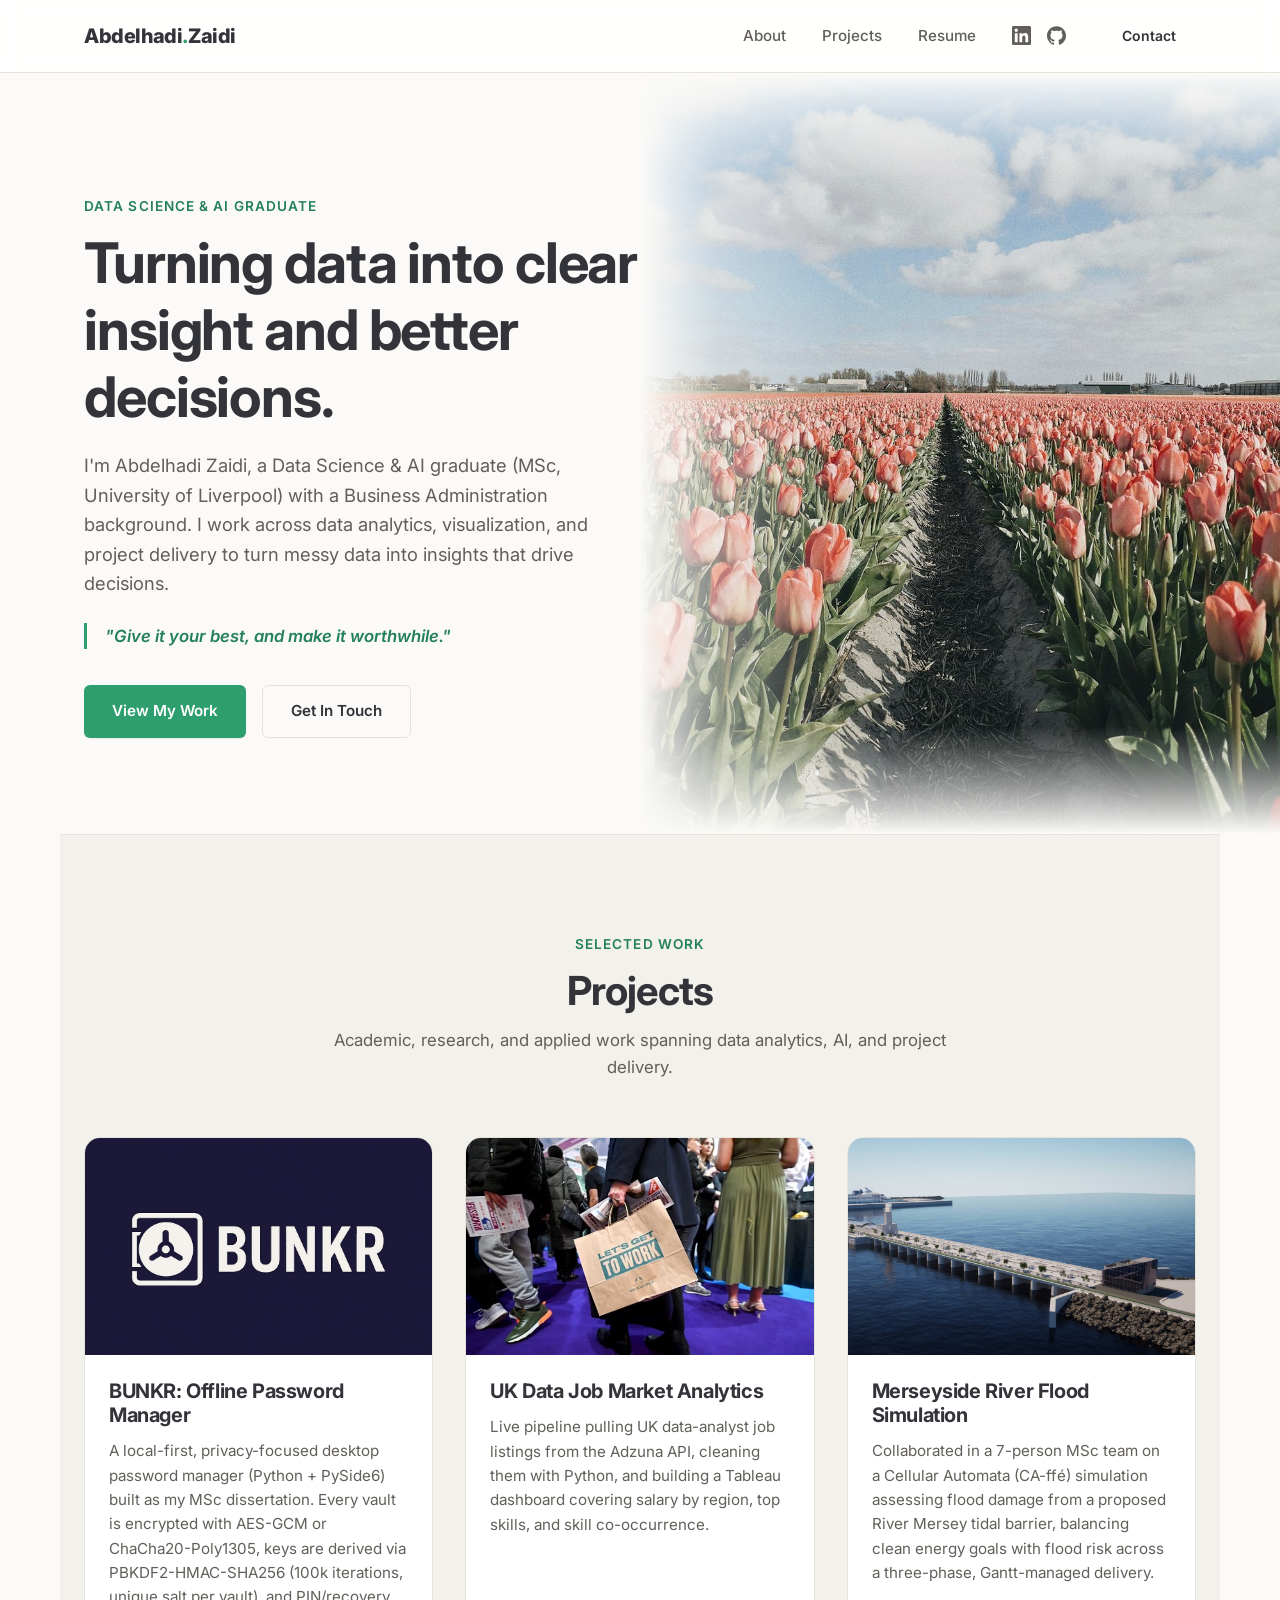
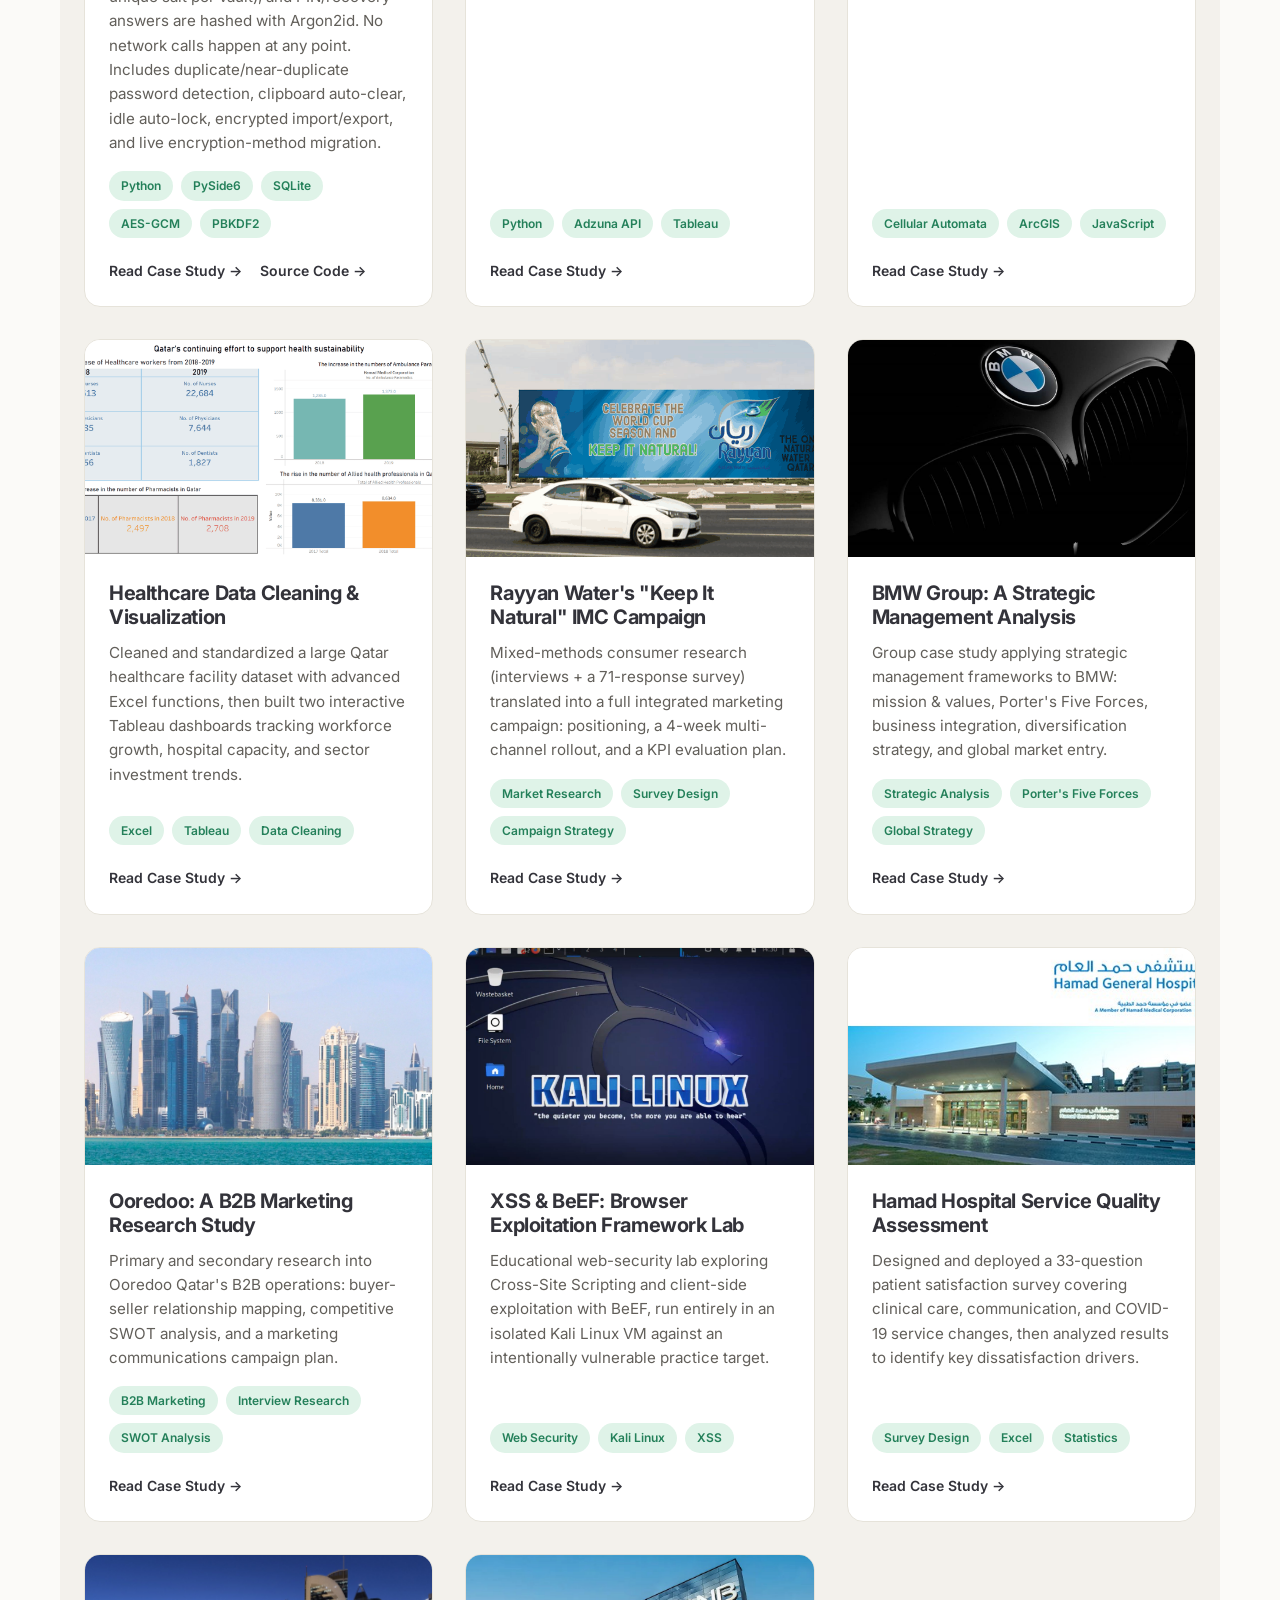
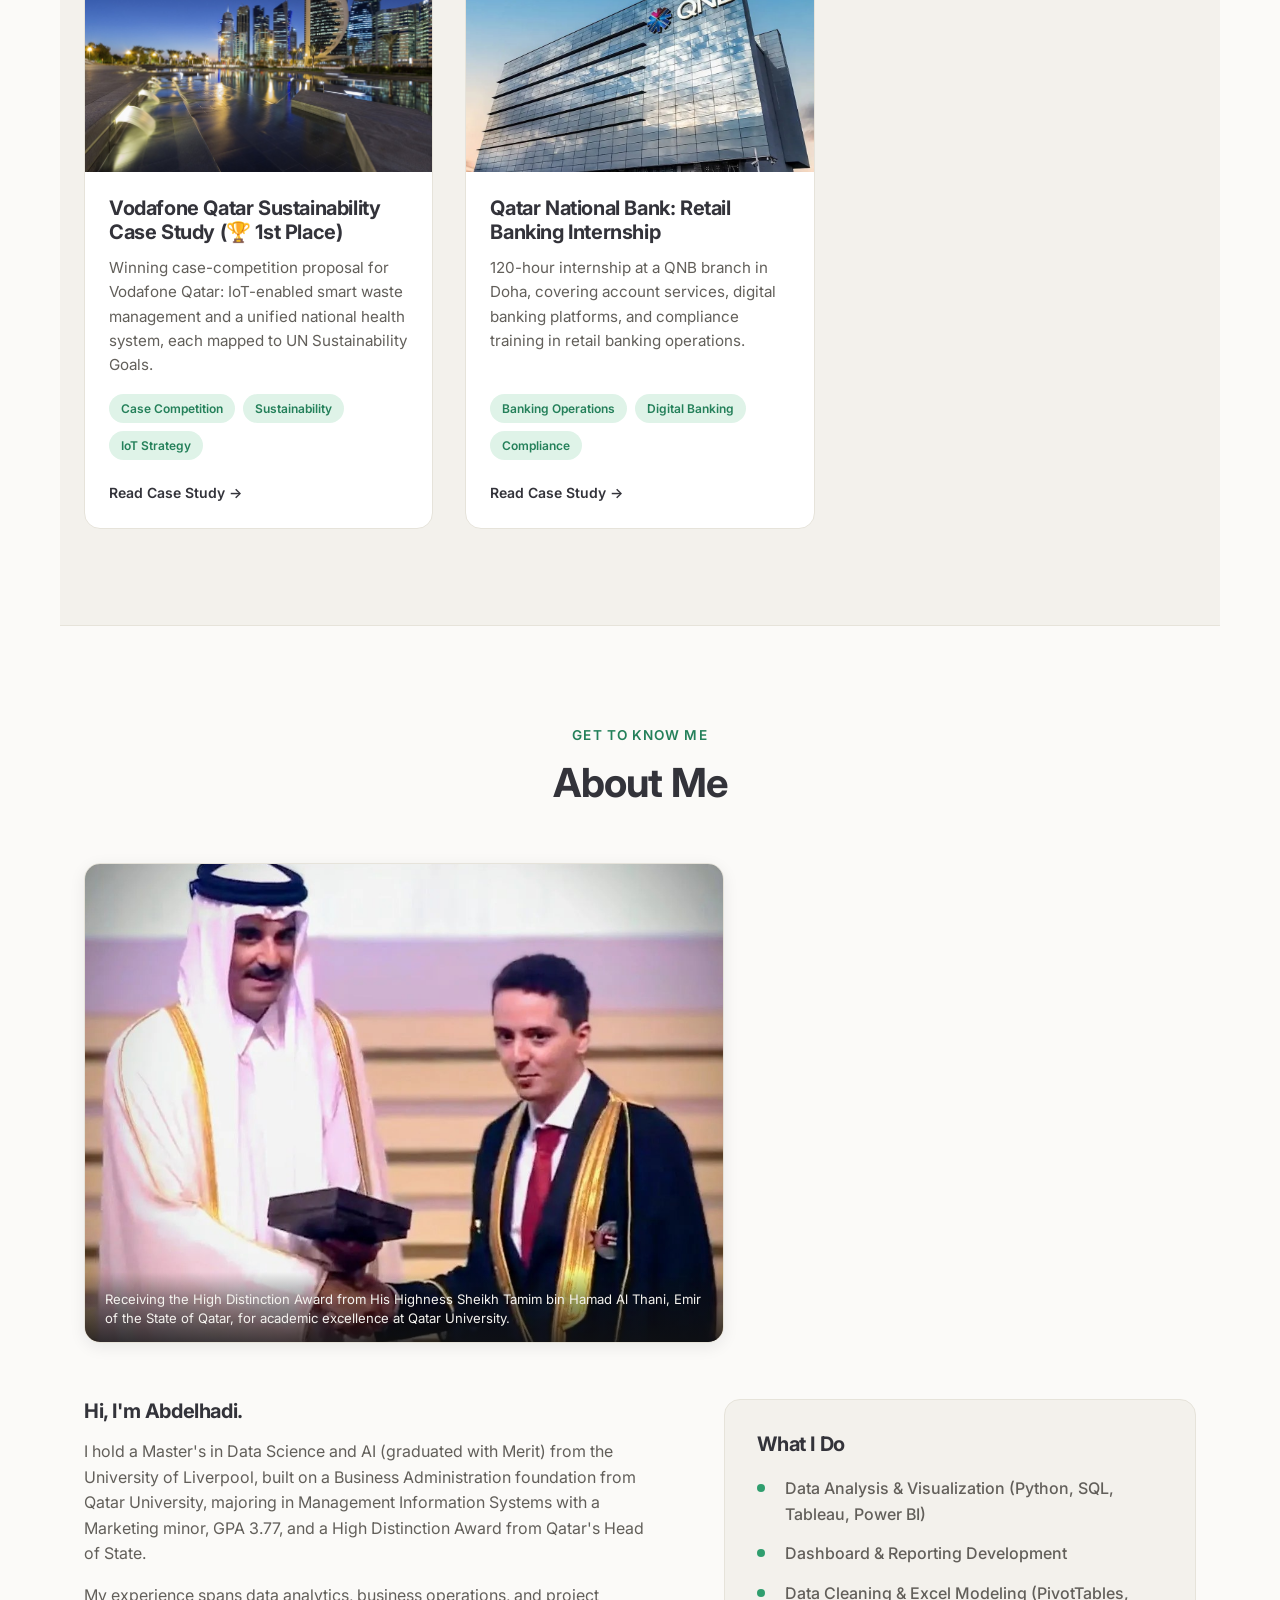
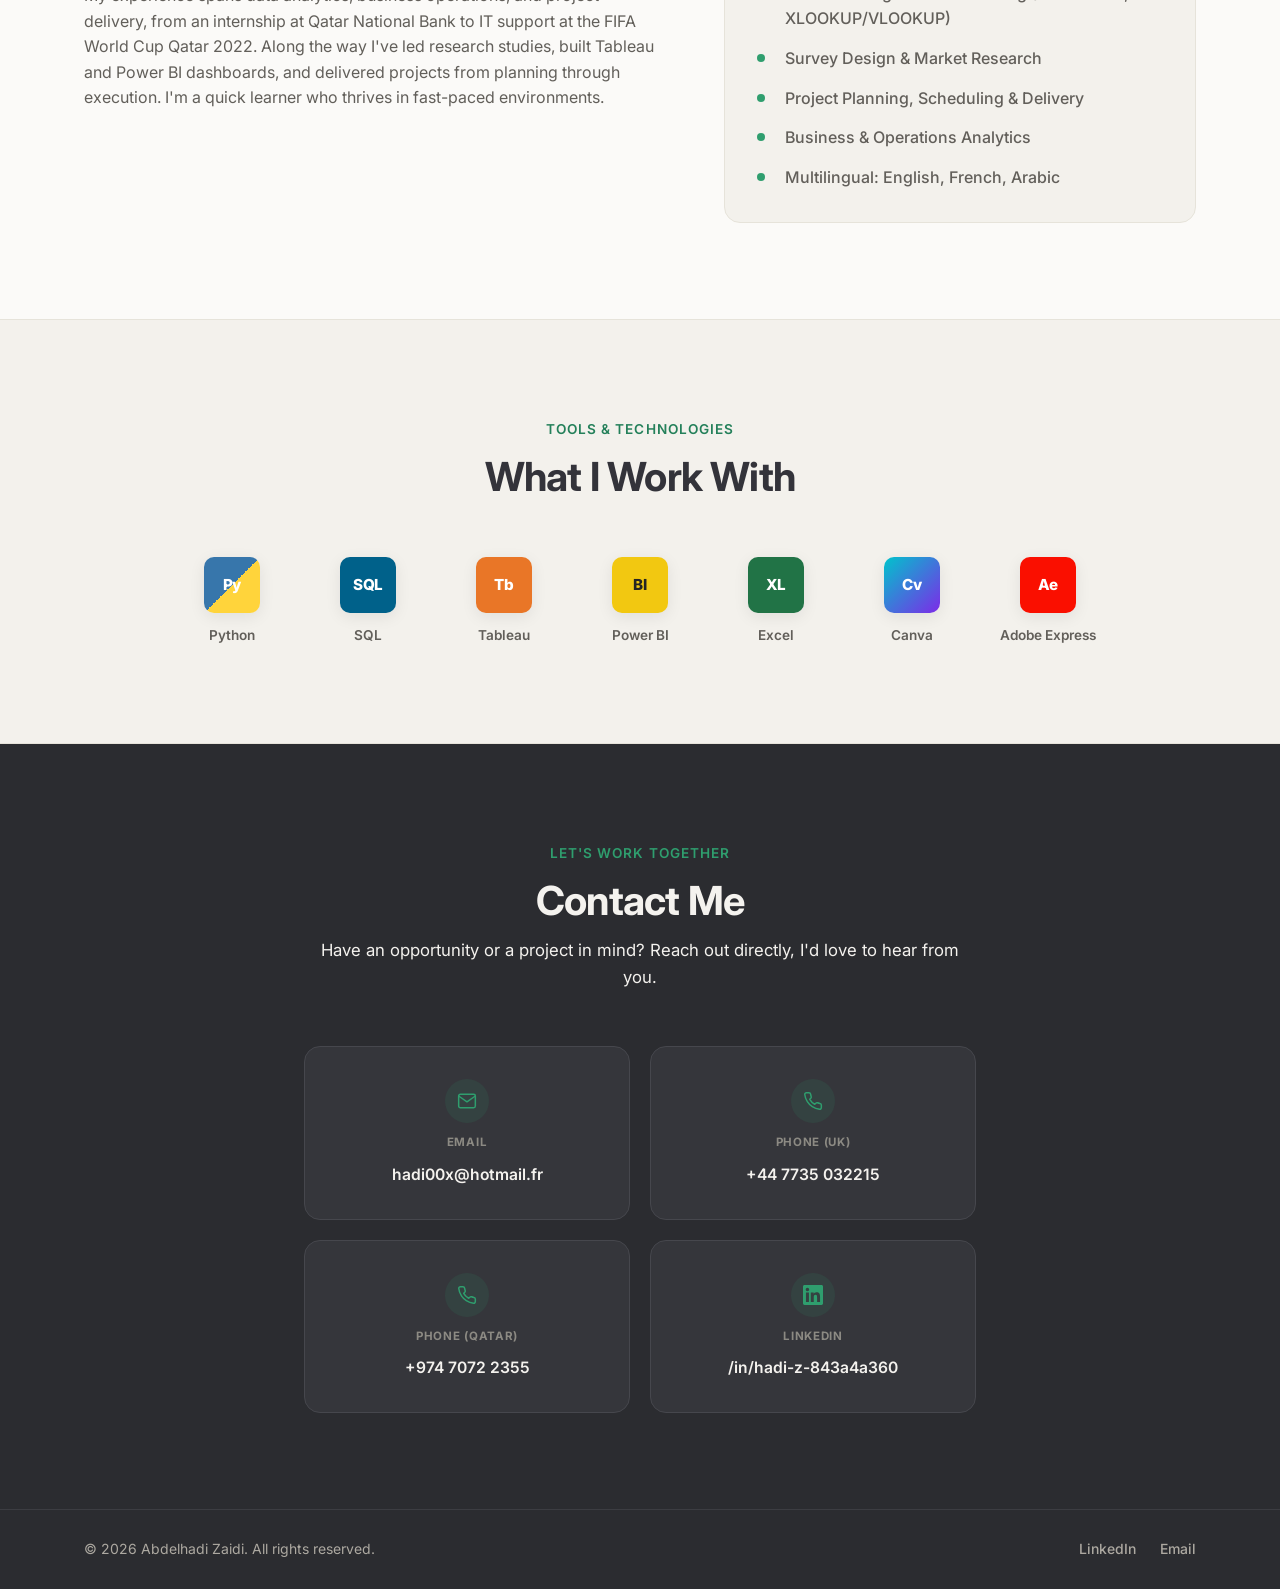
==== commit 2df9710b: "Add UK Data Job Market Analytics case study; add hero photos to remaining case studies - New case st" ====
--- a/index.html
+++ b/index.html
@@ -115,6 +115,24 @@
 
         <article class="project-card">
           <div class="project-thumb">
+            <img src="images/uk-job-market/hero.jpg" alt="Job seeker holding materials at a UK careers fair" loading="lazy">
+          </div>
+          <div class="project-body">
+            <h3>UK Data Job Market Analytics</h3>
+            <p>Live pipeline pulling UK data-analyst job listings from the Adzuna API, cleaning them with Python, and building a Tableau dashboard covering salary by region, top skills, and skill co-occurrence.</p>
+            <ul class="tag-list">
+              <li class="tag">Python</li>
+              <li class="tag">Adzuna API</li>
+              <li class="tag">Tableau</li>
+            </ul>
+            <div class="project-links">
+              <a href="uk-job-market-analytics.html" class="project-link">Read Case Study →</a>
+            </div>
+          </div>
+        </article>
+
+        <article class="project-card">
+          <div class="project-thumb">
             <img src="images/merseyside/barrier-concept.jpg" alt="Concept render of the proposed tidal barrier on the River Mersey" loading="lazy">
           </div>
           <div class="project-body">
@@ -187,7 +205,7 @@
 
         <article class="project-card">
           <div class="project-thumb">
-            <img src="images/ooredoo/logo.png" alt="Ooredoo logo" loading="lazy">
+            <img src="images/ooredoo/doha-skyline.jpg" alt="Doha West Bay skyline, Qatar" loading="lazy">
           </div>
           <div class="project-body">
             <h3>Ooredoo: A B2B Marketing Research Study</h3>
--- a/css/style.css
+++ b/css/style.css
@@ -905,6 +905,19 @@
   font-size: 0.85rem;
   color: var(--color-text-subtle);
   border-top: 1px solid var(--color-border);
+}
+
+.photo-credit {
+  font-size: 0.72rem;
+  color: var(--color-text-subtle);
+  margin-top: -24px;
+  margin-bottom: 24px;
+  text-align: right;
+}
+
+.photo-credit a {
+  color: inherit;
+  text-decoration: underline;
 }
 
 .callout-banner {
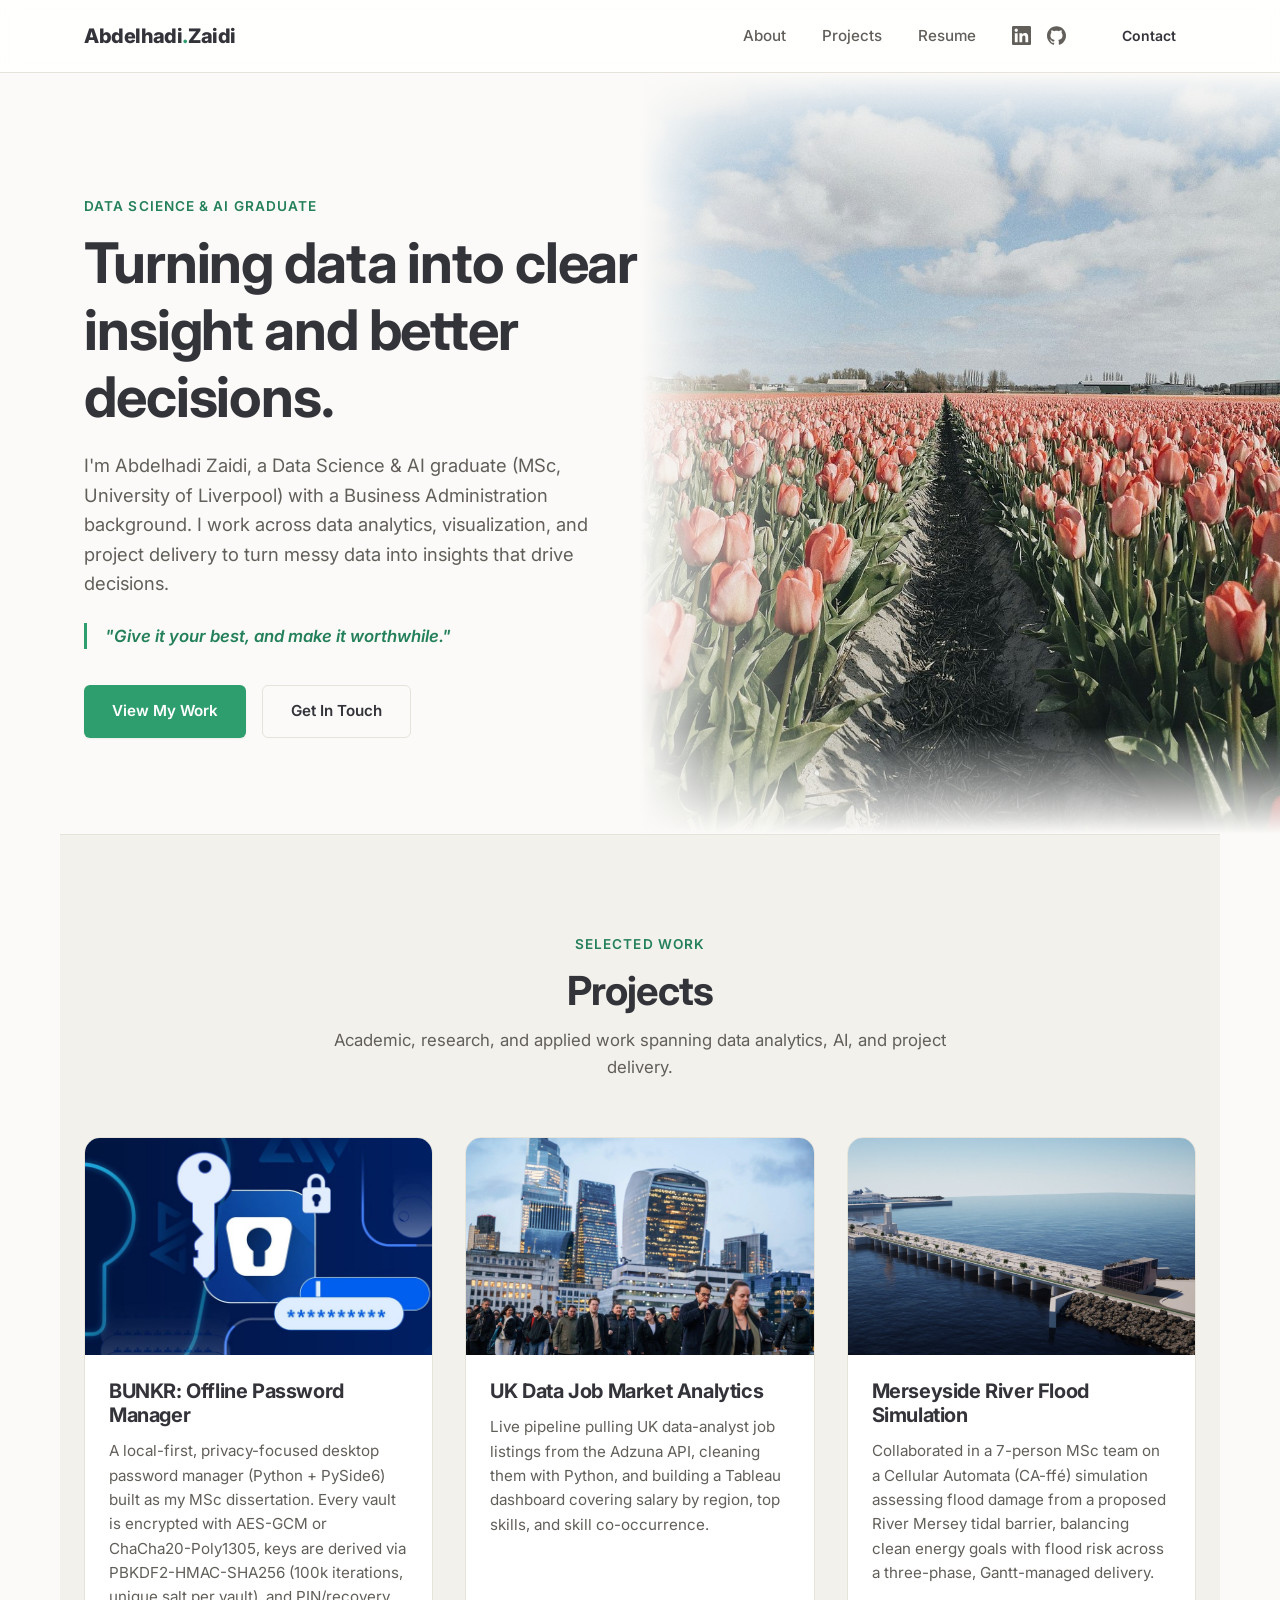
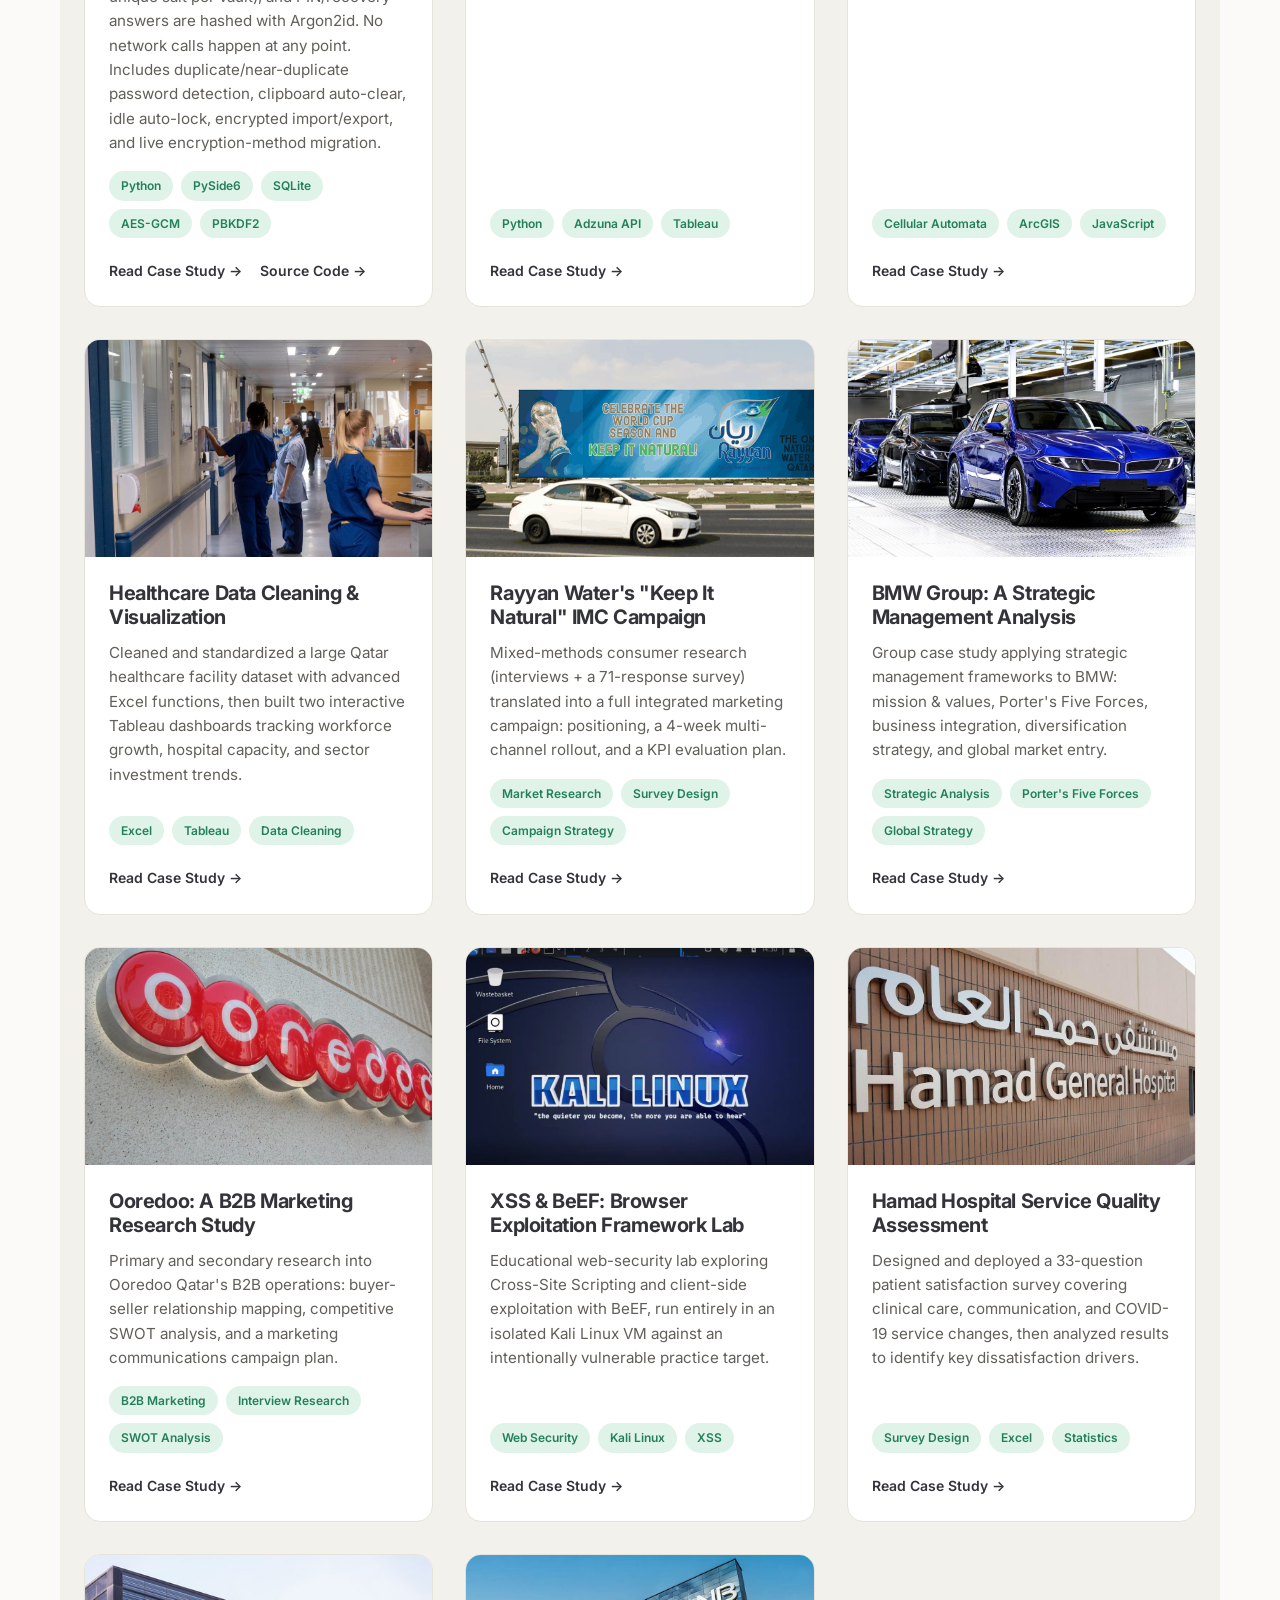
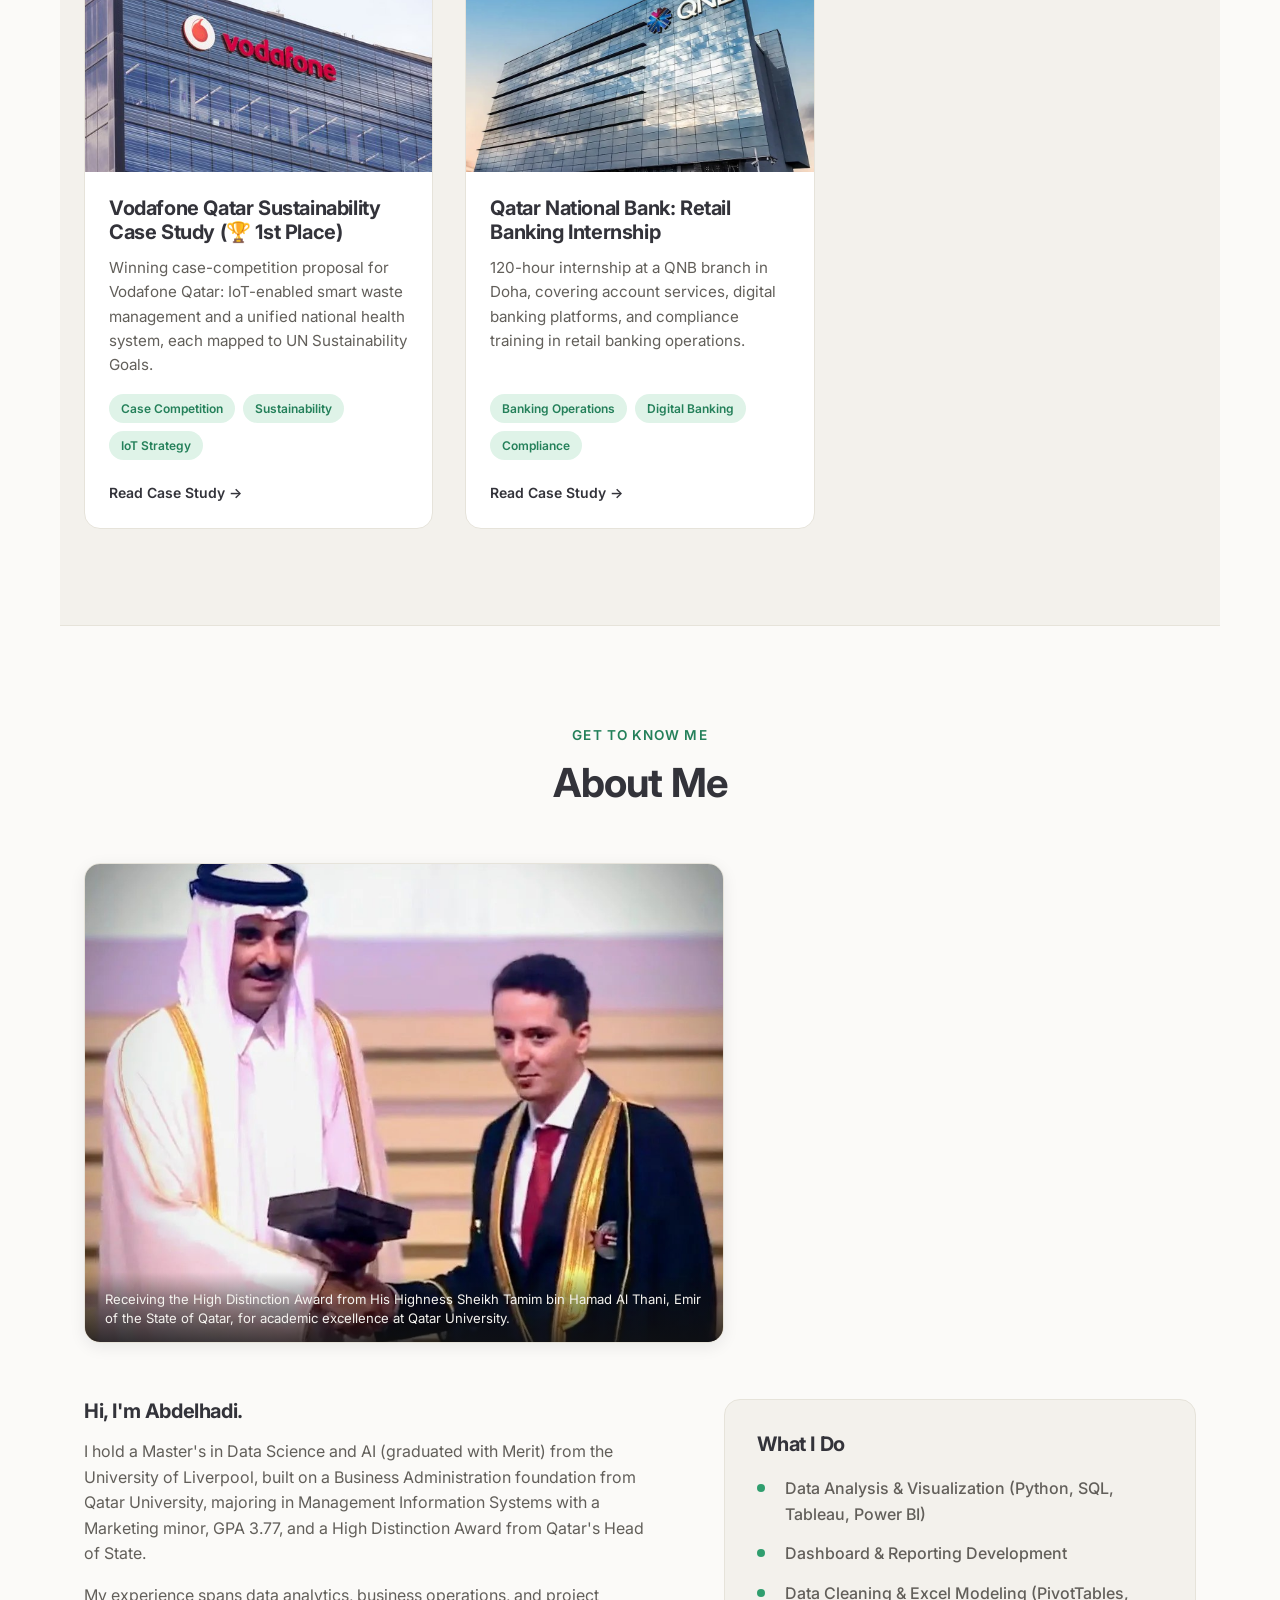
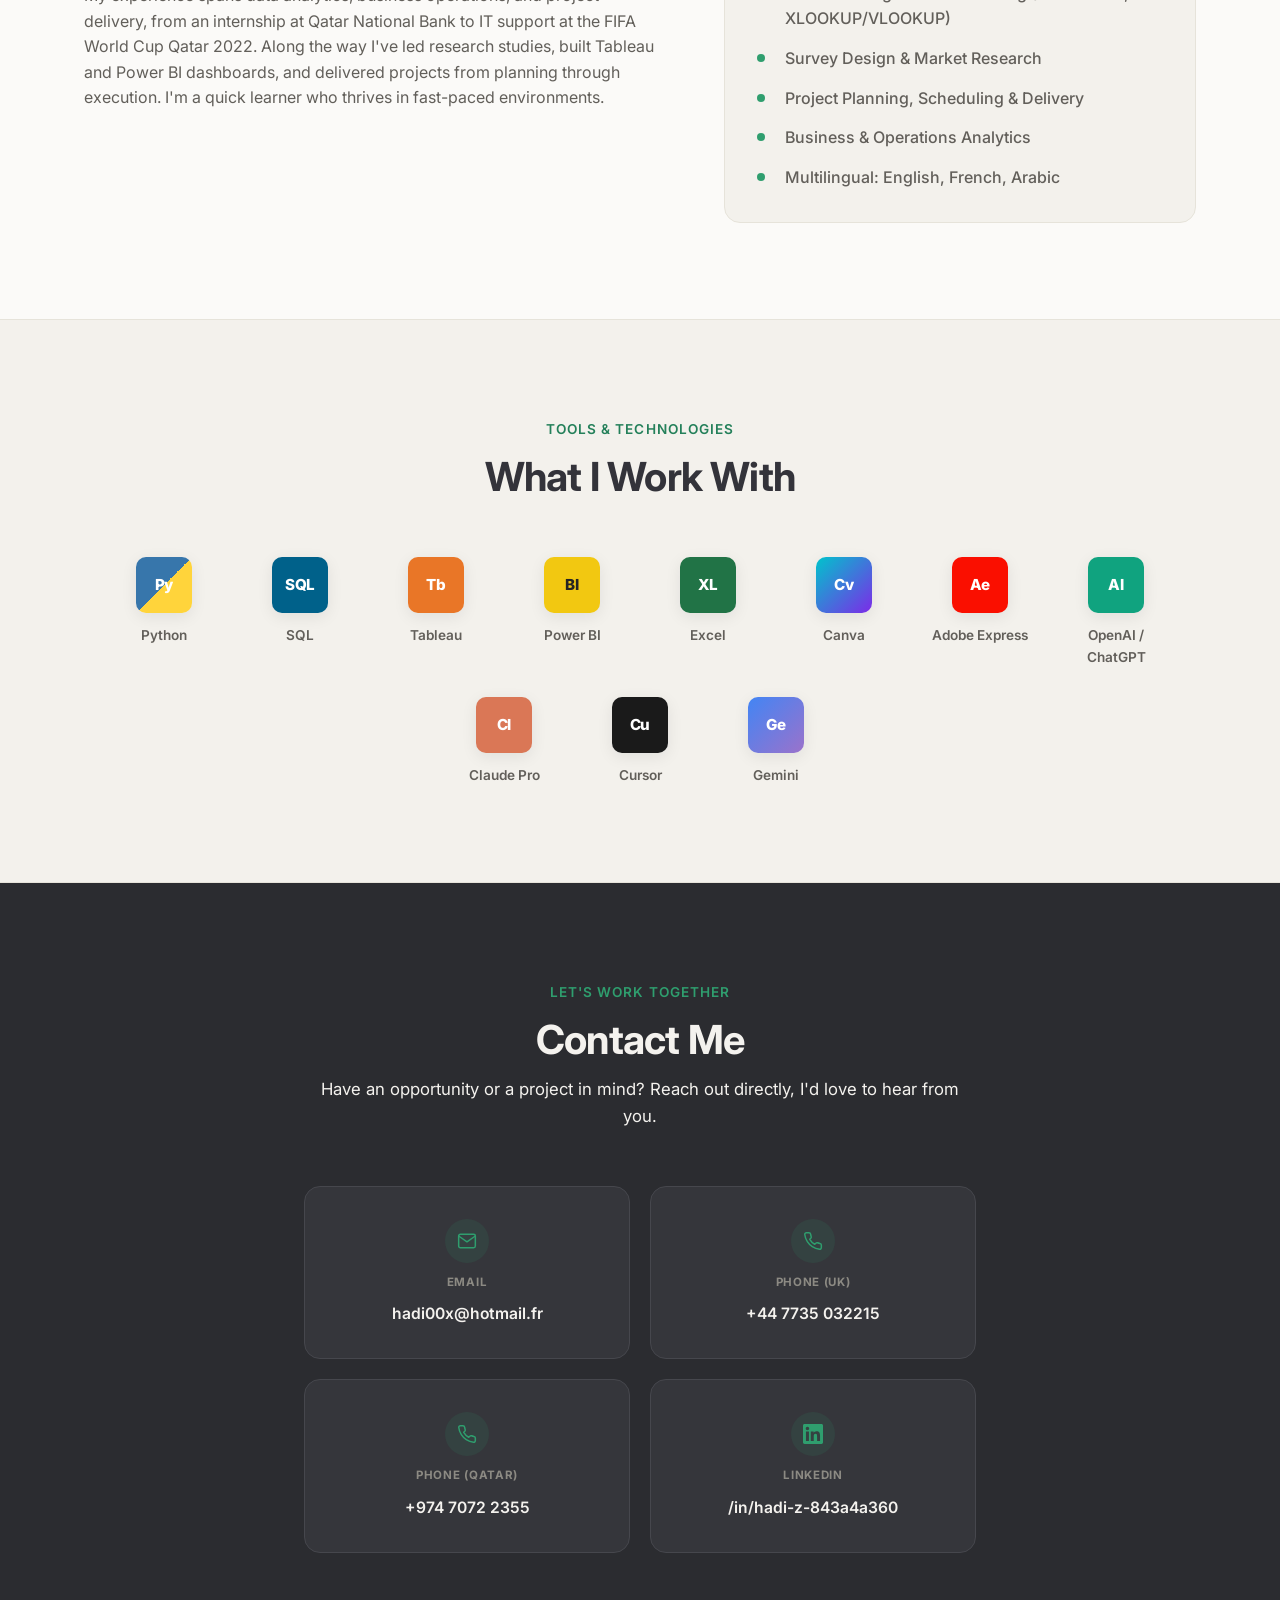
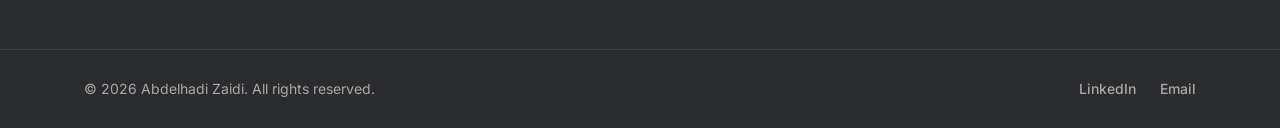
==== commit 735d97b1: "Replace hero/thumbnail photos across projects; add AI tools; update Tableau embed - UK Job Market: s" ====
--- a/index.html
+++ b/index.html
@@ -94,7 +94,7 @@
 
         <article class="project-card">
           <div class="project-thumb">
-            <img src="images/bunkr/logo.jpg" alt="BUNKR offline password manager logo" loading="lazy">
+            <img src="images/bunkr/banner.jpg" alt="Password manager security concept illustration with key, lock, and password field" loading="lazy">
           </div>
           <div class="project-body">
             <h3>BUNKR: Offline Password Manager</h3>
@@ -115,7 +115,7 @@
 
         <article class="project-card">
           <div class="project-thumb">
-            <img src="images/uk-job-market/hero.jpg" alt="Job seeker holding materials at a UK careers fair" loading="lazy">
+            <img src="images/uk-job-market/hero.jpg" alt="London city skyline at dusk with commuters in the foreground" loading="lazy">
           </div>
           <div class="project-body">
             <h3>UK Data Job Market Analytics</h3>
@@ -151,7 +151,7 @@
 
         <article class="project-card">
           <div class="project-thumb">
-            <img src="images/healthcare/dashboard-1.png" alt="Tableau dashboard showing Qatar healthcare workforce growth" loading="lazy">
+            <img src="images/healthcare/hero.jpg" alt="Hospital corridor with clinical staff walking past patient rooms" loading="lazy">
           </div>
           <div class="project-body">
             <h3>Healthcare Data Cleaning &amp; Visualization</h3>
@@ -187,7 +187,7 @@
 
         <article class="project-card">
           <div class="project-thumb">
-            <img src="images/bmw/hero.jpg" alt="Close-up of a BMW roundel badge and kidney grille" loading="lazy">
+            <img src="images/bmw/hero.jpg" alt="BMW vehicles on the assembly line at a BMW Group production plant" loading="lazy">
           </div>
           <div class="project-body">
             <h3>BMW Group: A Strategic Management Analysis</h3>
@@ -205,7 +205,7 @@
 
         <article class="project-card">
           <div class="project-thumb">
-            <img src="images/ooredoo/doha-skyline.jpg" alt="Doha West Bay skyline, Qatar" loading="lazy">
+            <img src="images/ooredoo/thumb.jpg" alt="Ooredoo brand signage close-up" loading="lazy">
           </div>
           <div class="project-body">
             <h3>Ooredoo: A B2B Marketing Research Study</h3>
@@ -241,7 +241,7 @@
 
         <article class="project-card">
           <div class="project-thumb">
-            <img src="images/hamad-hospital.jpg" alt="Screenshot of Hamad Hospital service quality survey analysis" loading="lazy">
+            <img src="images/hamad-hospital.jpg" alt="Hamad General Hospital signage close-up, in Arabic and English" loading="lazy">
           </div>
           <div class="project-body">
             <h3>Hamad Hospital Service Quality Assessment</h3>
@@ -259,7 +259,7 @@
 
         <article class="project-card">
           <div class="project-thumb">
-            <img src="images/vodafone/doha-skyline.jpg" alt="Doha skyline representing the Vodafone Qatar sustainability case study" loading="lazy">
+            <img src="images/vodafone/thumb.jpg" alt="Vodafone signage on a building exterior" loading="lazy">
           </div>
           <div class="project-body">
             <h3>Vodafone Qatar Sustainability Case Study (🏆 1st Place)</h3>
@@ -379,6 +379,22 @@
             <span class="tool-icon" style="background: #FA0F00;">Ae</span>
             <span class="tool-name">Adobe Express</span>
           </div>
+          <div class="tool-chip">
+            <span class="tool-icon" style="background: #10A37F;">AI</span>
+            <span class="tool-name">OpenAI / ChatGPT</span>
+          </div>
+          <div class="tool-chip">
+            <span class="tool-icon" style="background: #DA7756;">Cl</span>
+            <span class="tool-name">Claude Pro</span>
+          </div>
+          <div class="tool-chip">
+            <span class="tool-icon" style="background: #1A1A1A;">Cu</span>
+            <span class="tool-name">Cursor</span>
+          </div>
+          <div class="tool-chip">
+            <span class="tool-icon" style="background: linear-gradient(135deg, #4285F4, #9B72CB);">Ge</span>
+            <span class="tool-name">Gemini</span>
+          </div>
         </div>
       </div>
     </section>
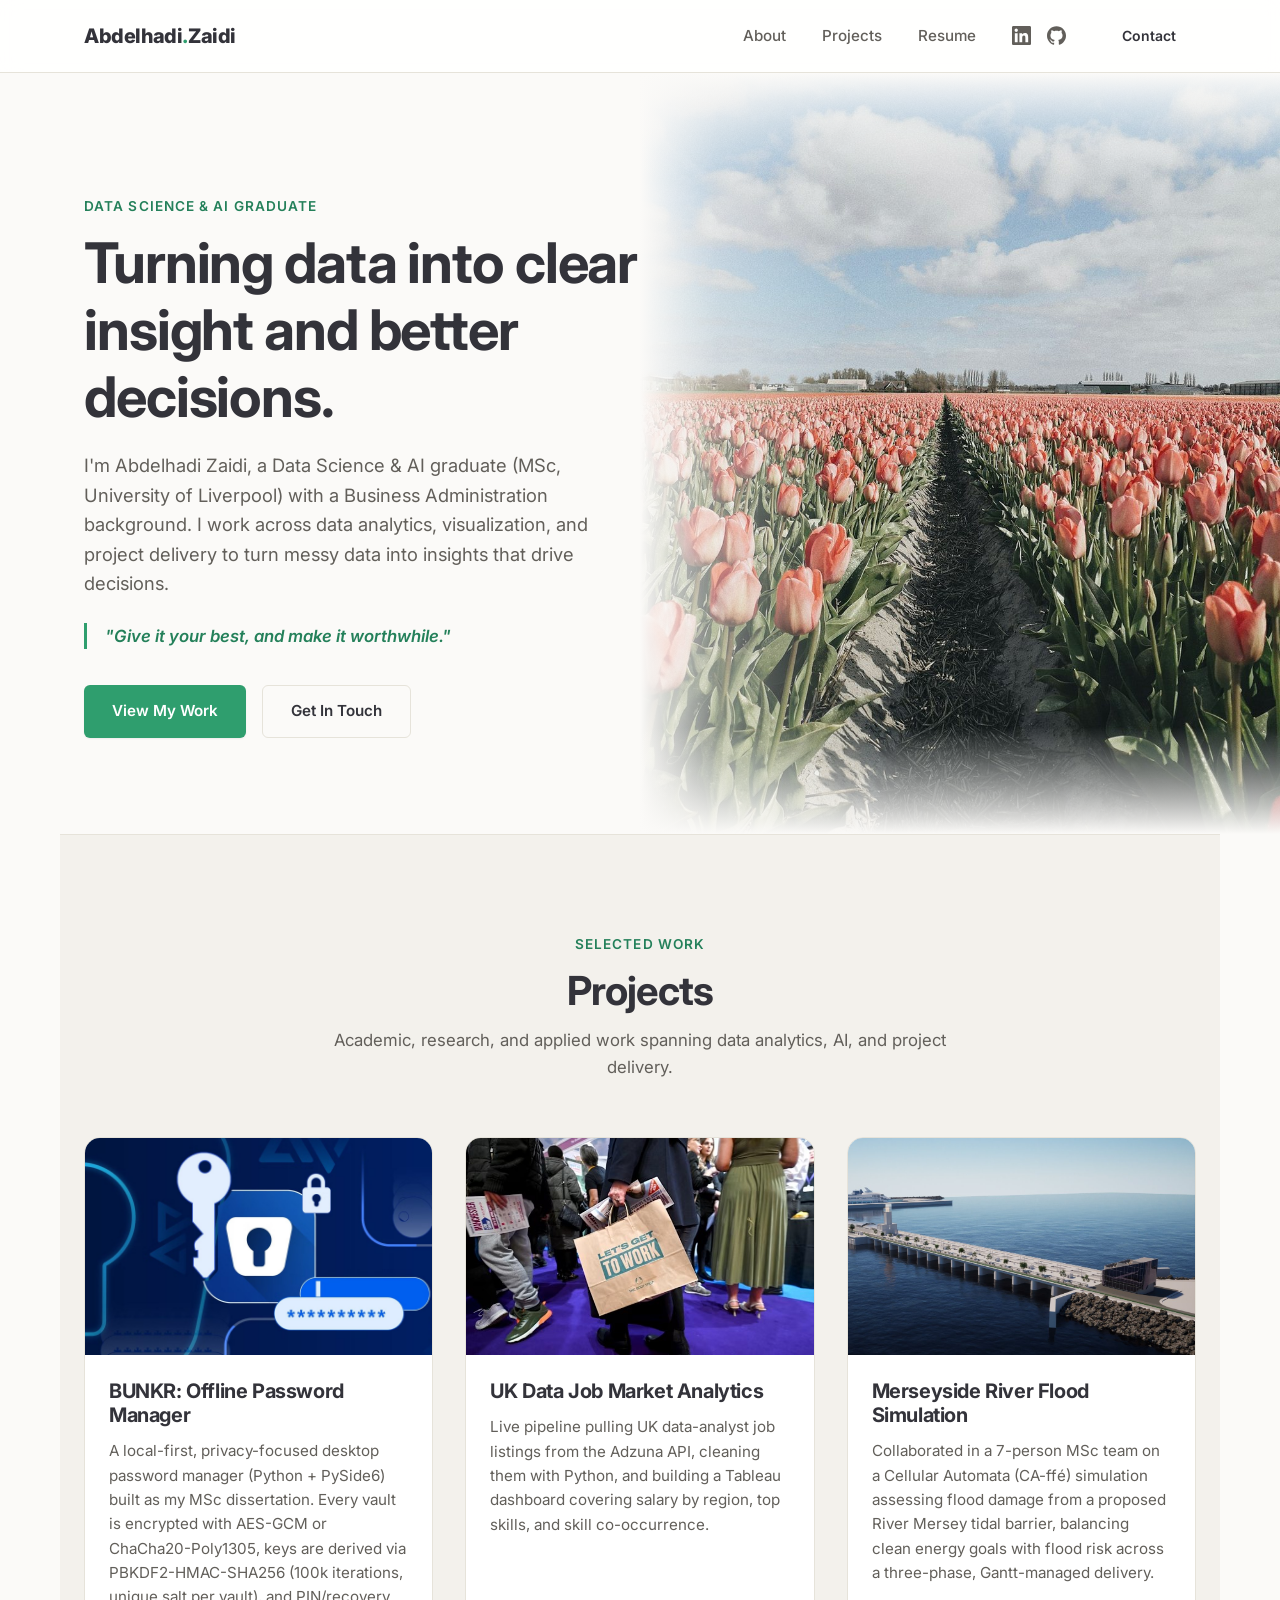
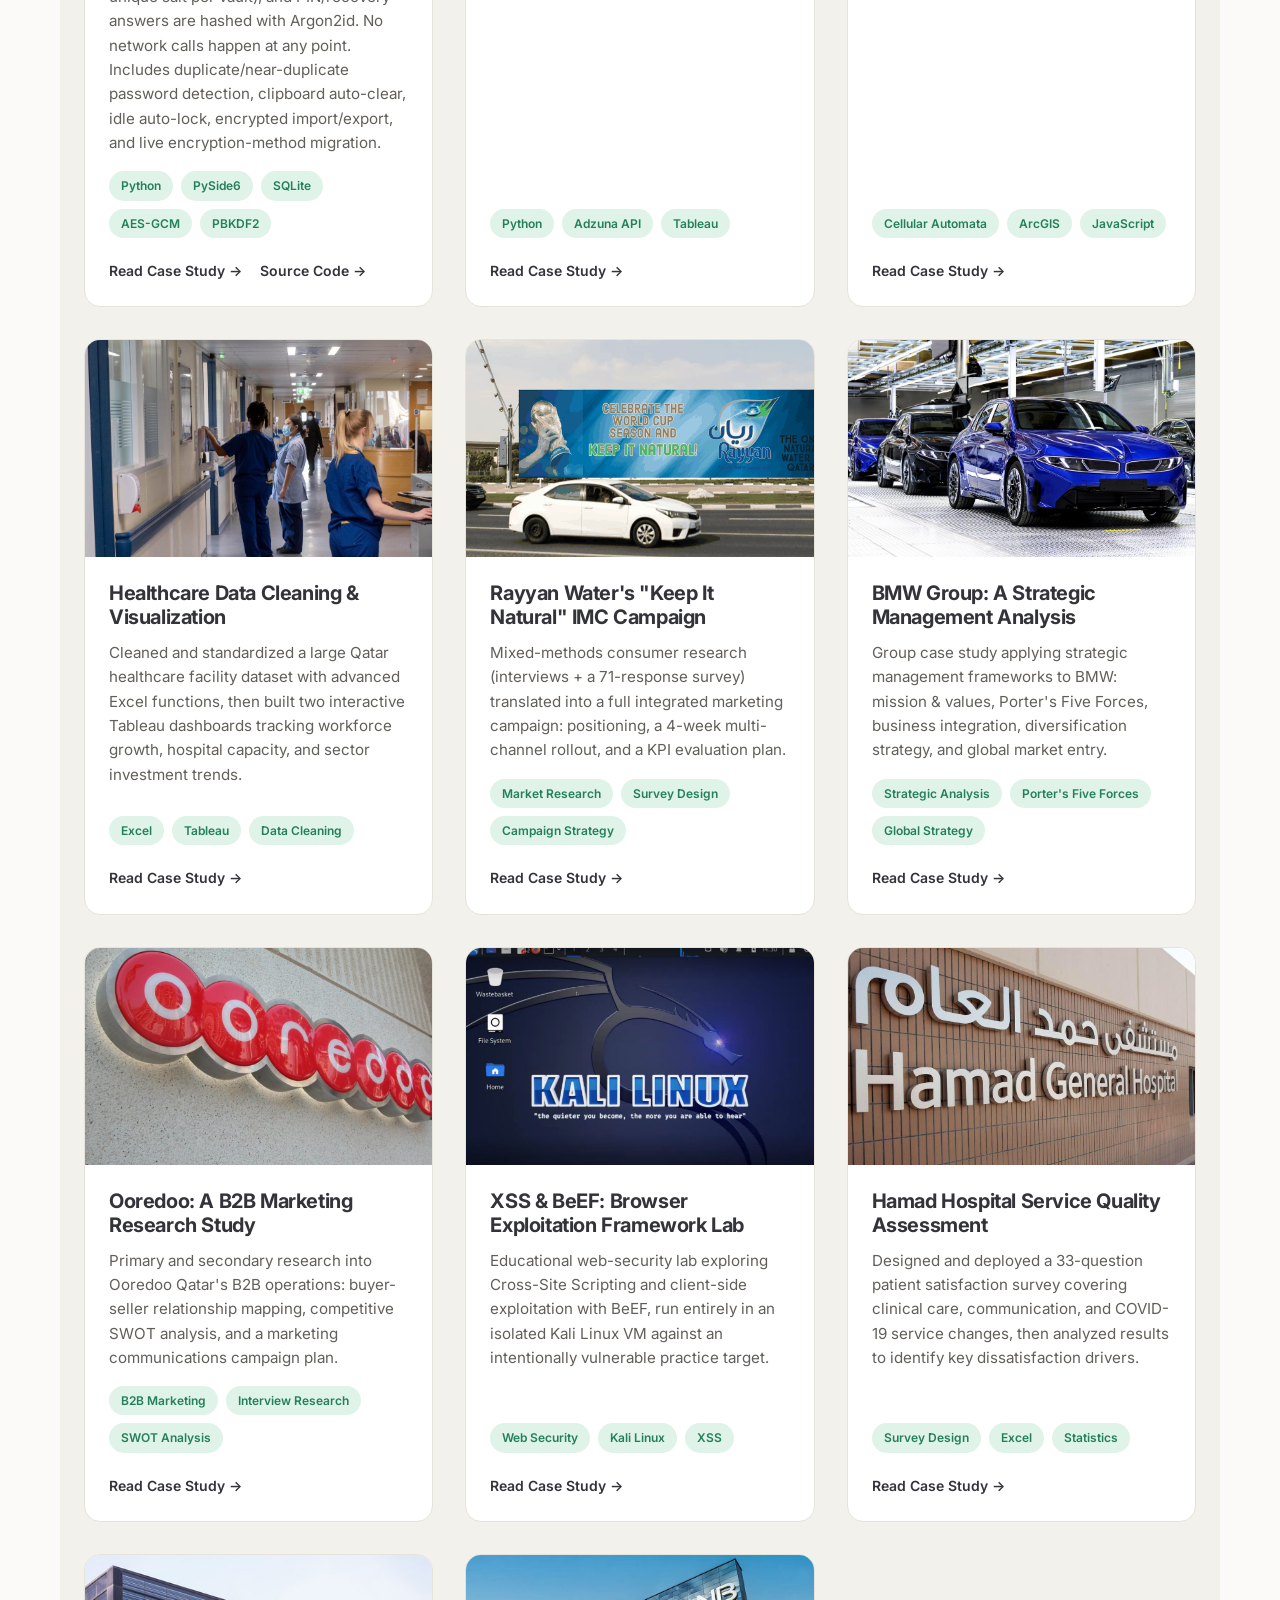
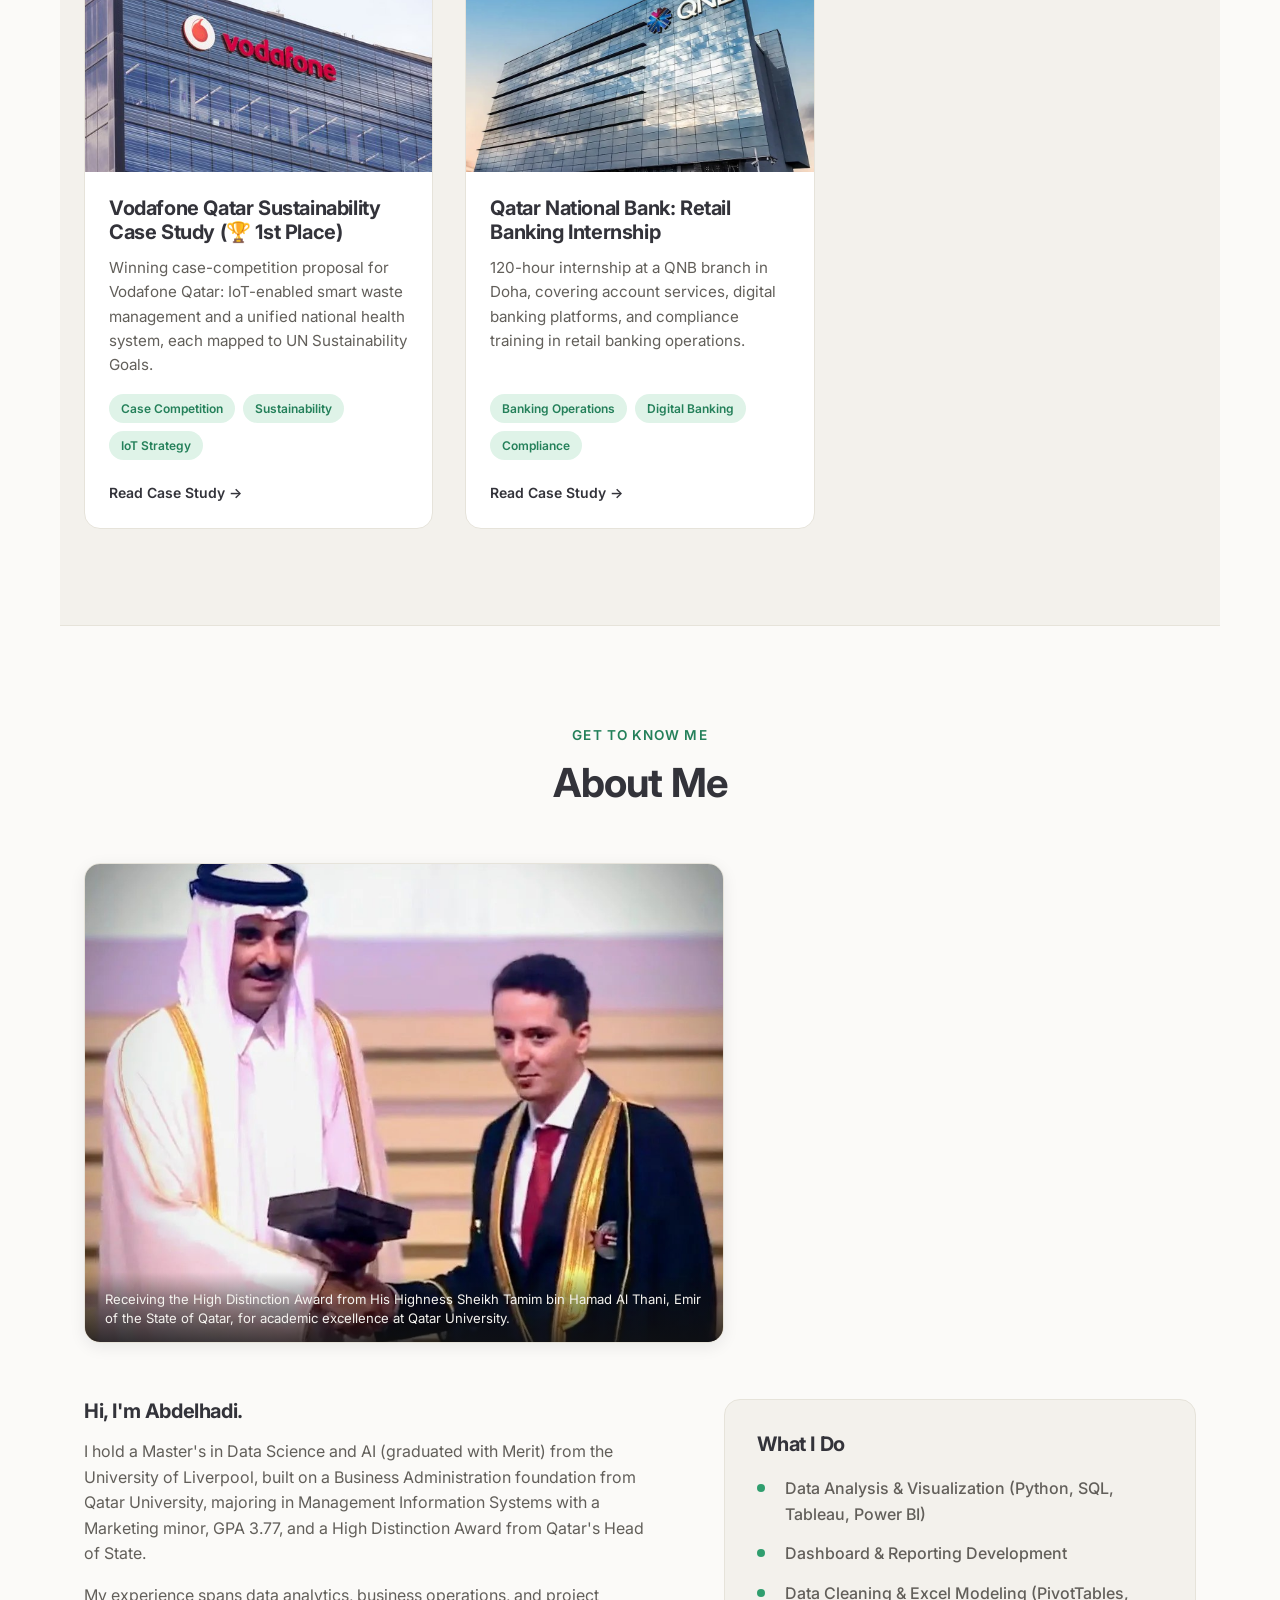
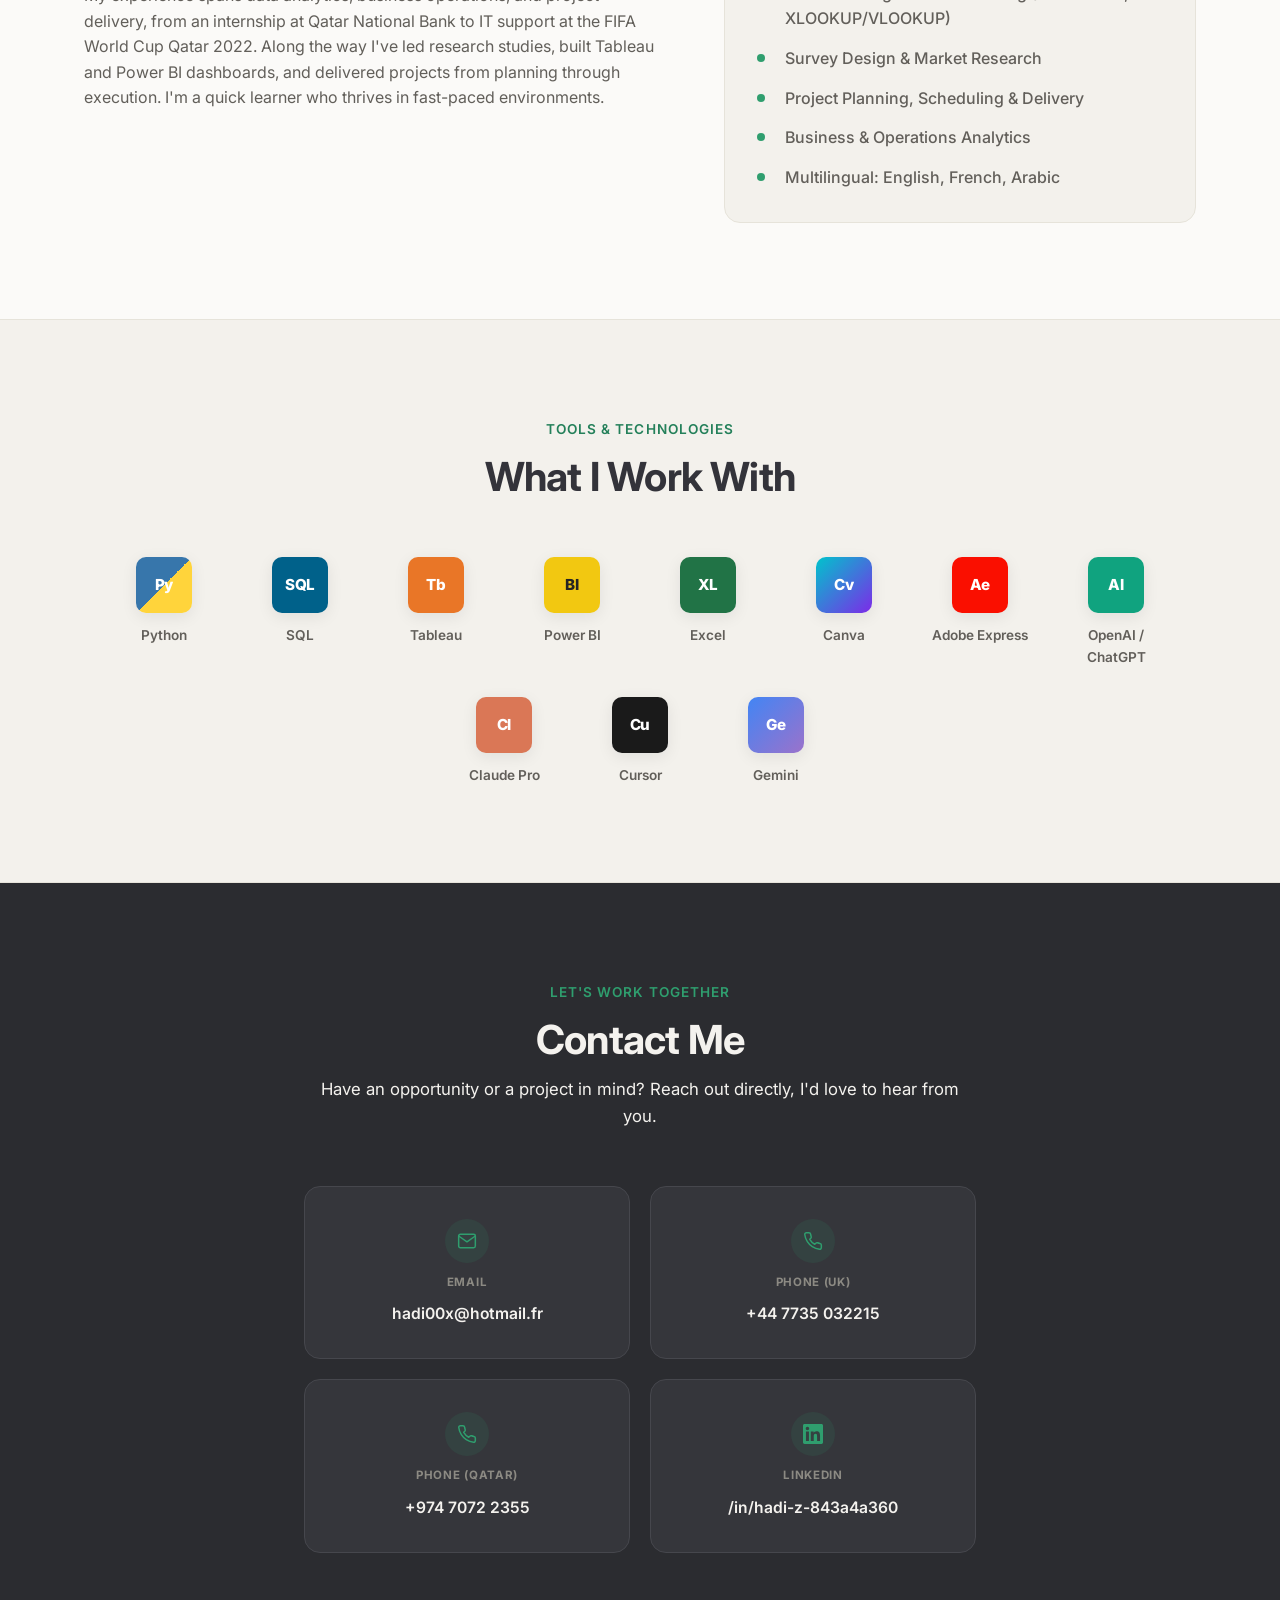
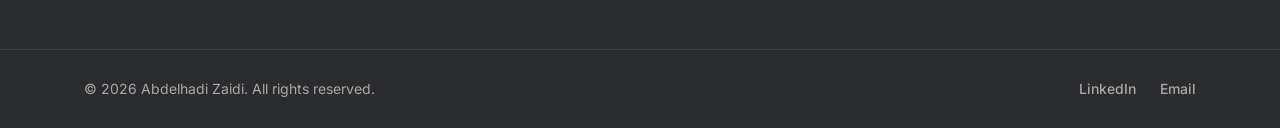
==== commit 0b0d3e5e: "Fix UK Job Market thumbnail; update gitignore for renamed project folder - UK Job Market homepage ca" ====
--- a/index.html
+++ b/index.html
@@ -115,7 +115,7 @@
 
         <article class="project-card">
           <div class="project-thumb">
-            <img src="images/uk-job-market/hero.jpg" alt="London city skyline at dusk with commuters in the foreground" loading="lazy">
+            <img src="images/uk-job-market/thumb.jpg" alt="Job seeker holding recruitment materials at a UK careers fair" loading="lazy">
           </div>
           <div class="project-body">
             <h3>UK Data Job Market Analytics</h3>
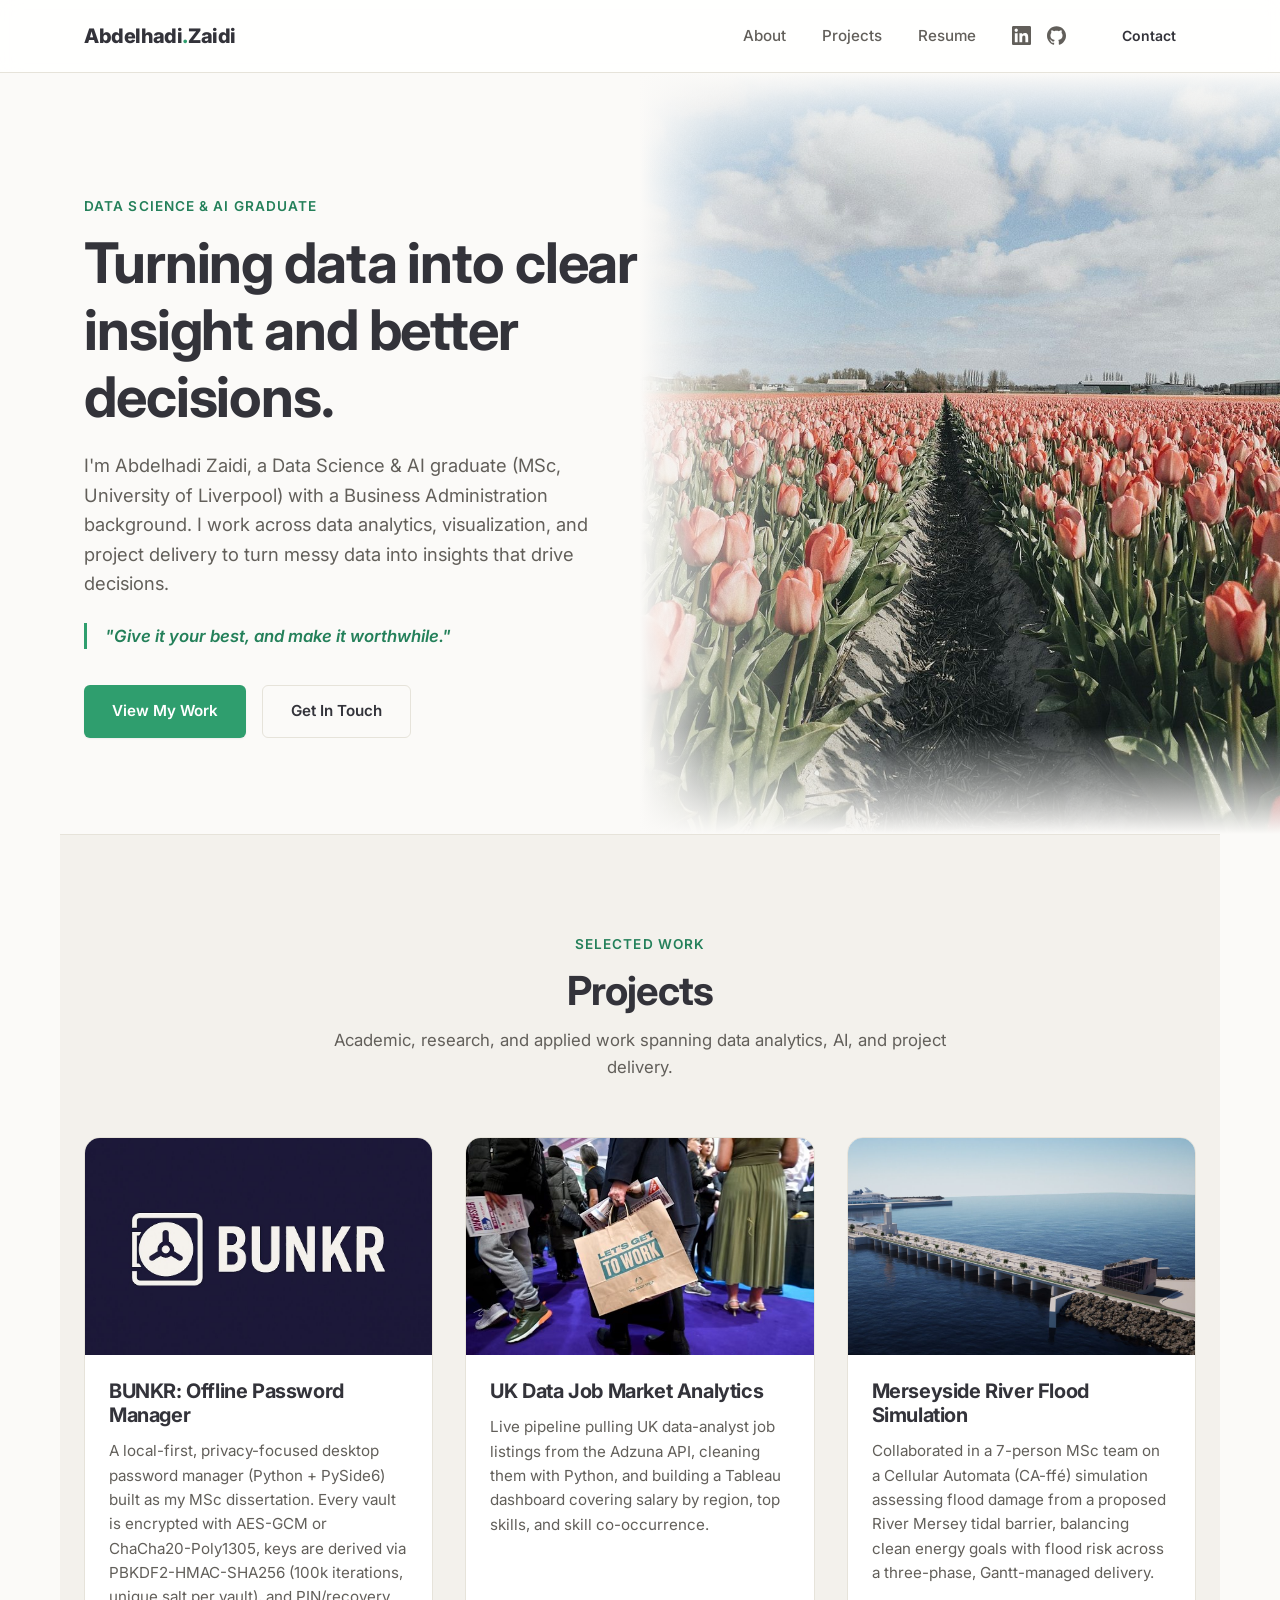
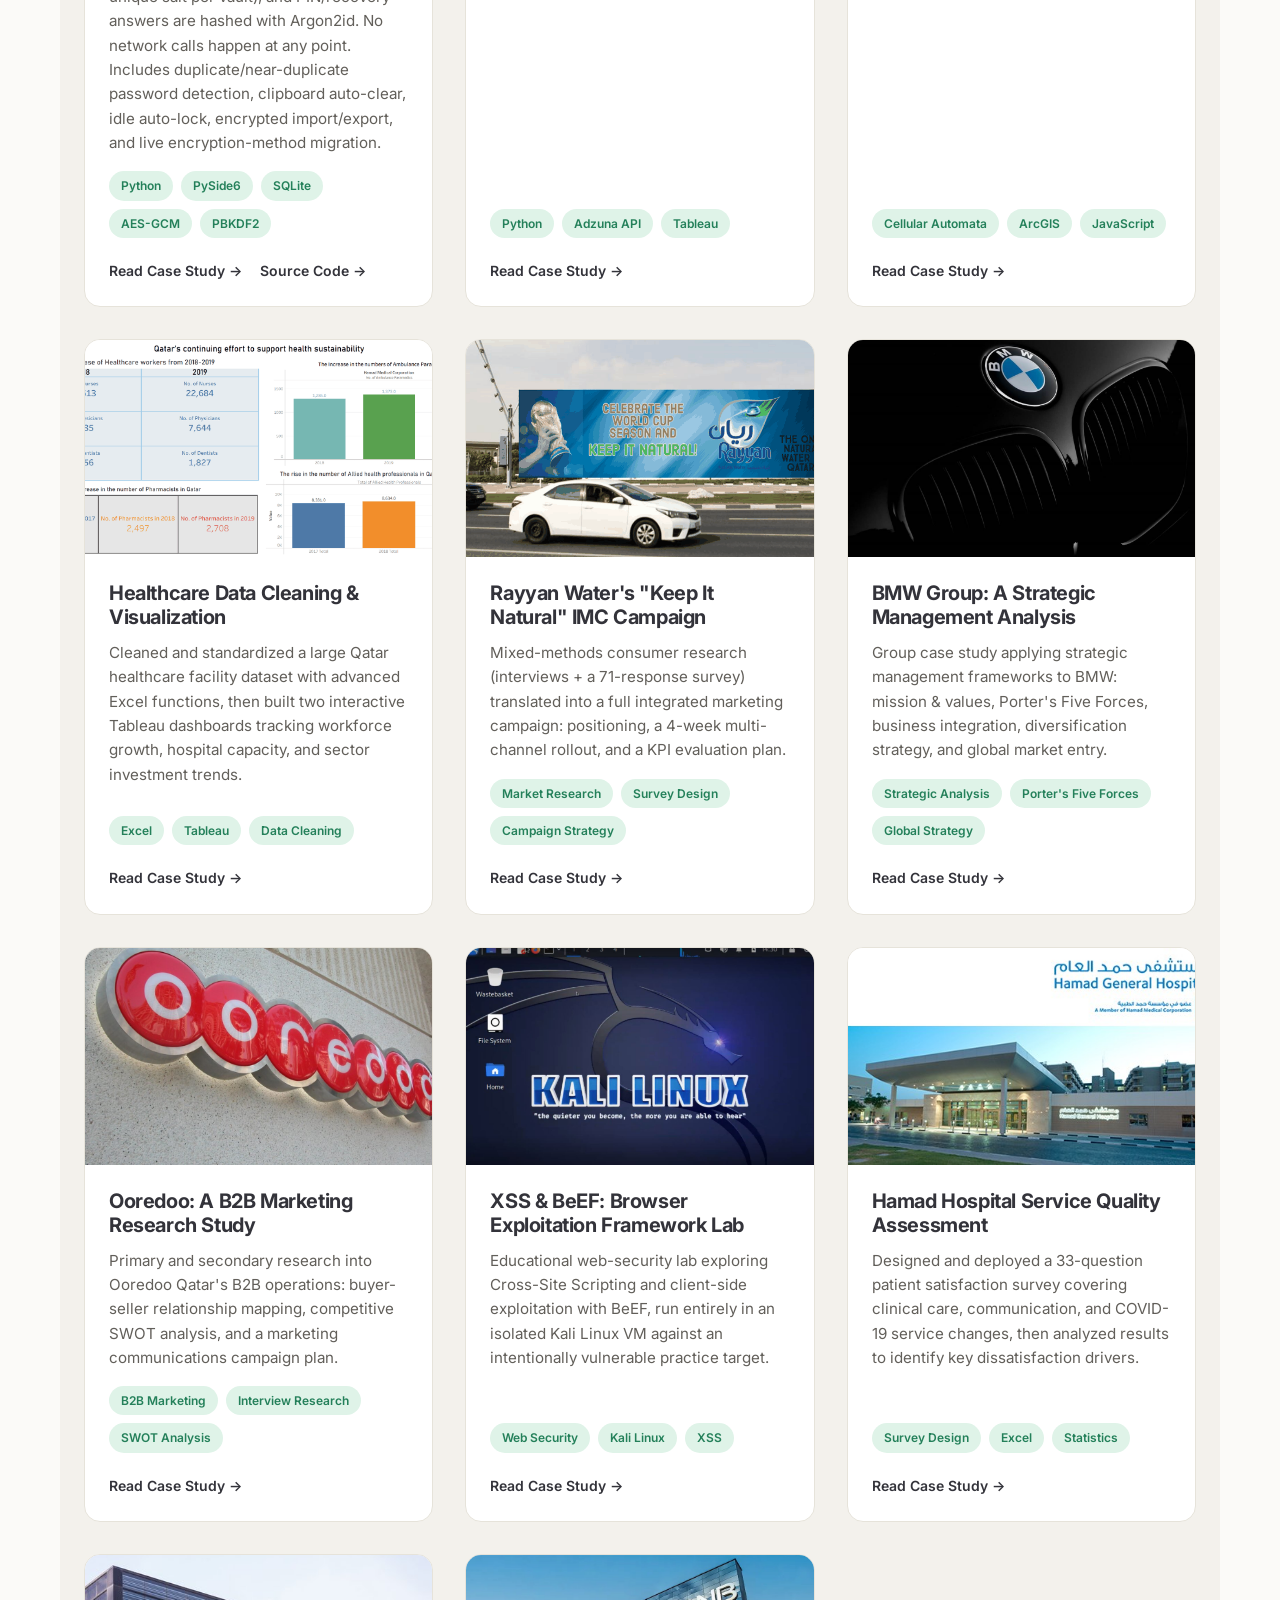
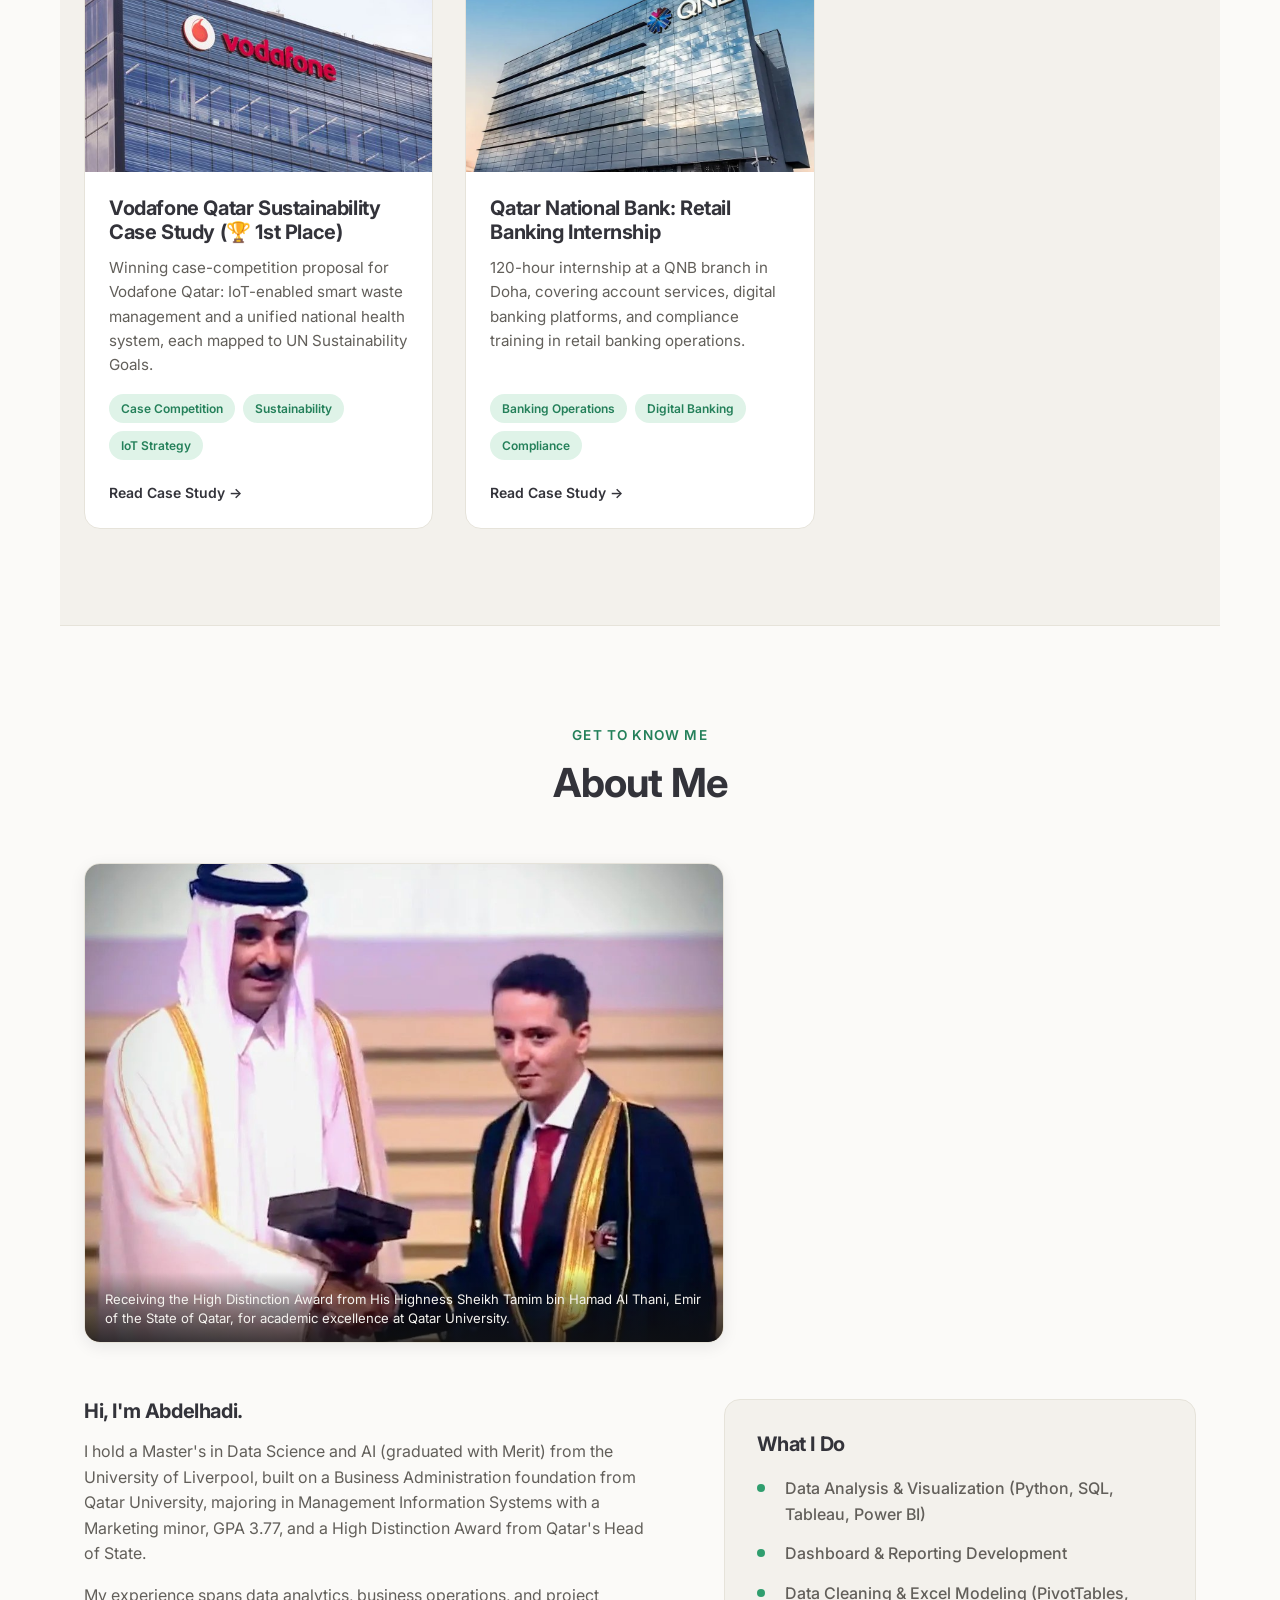
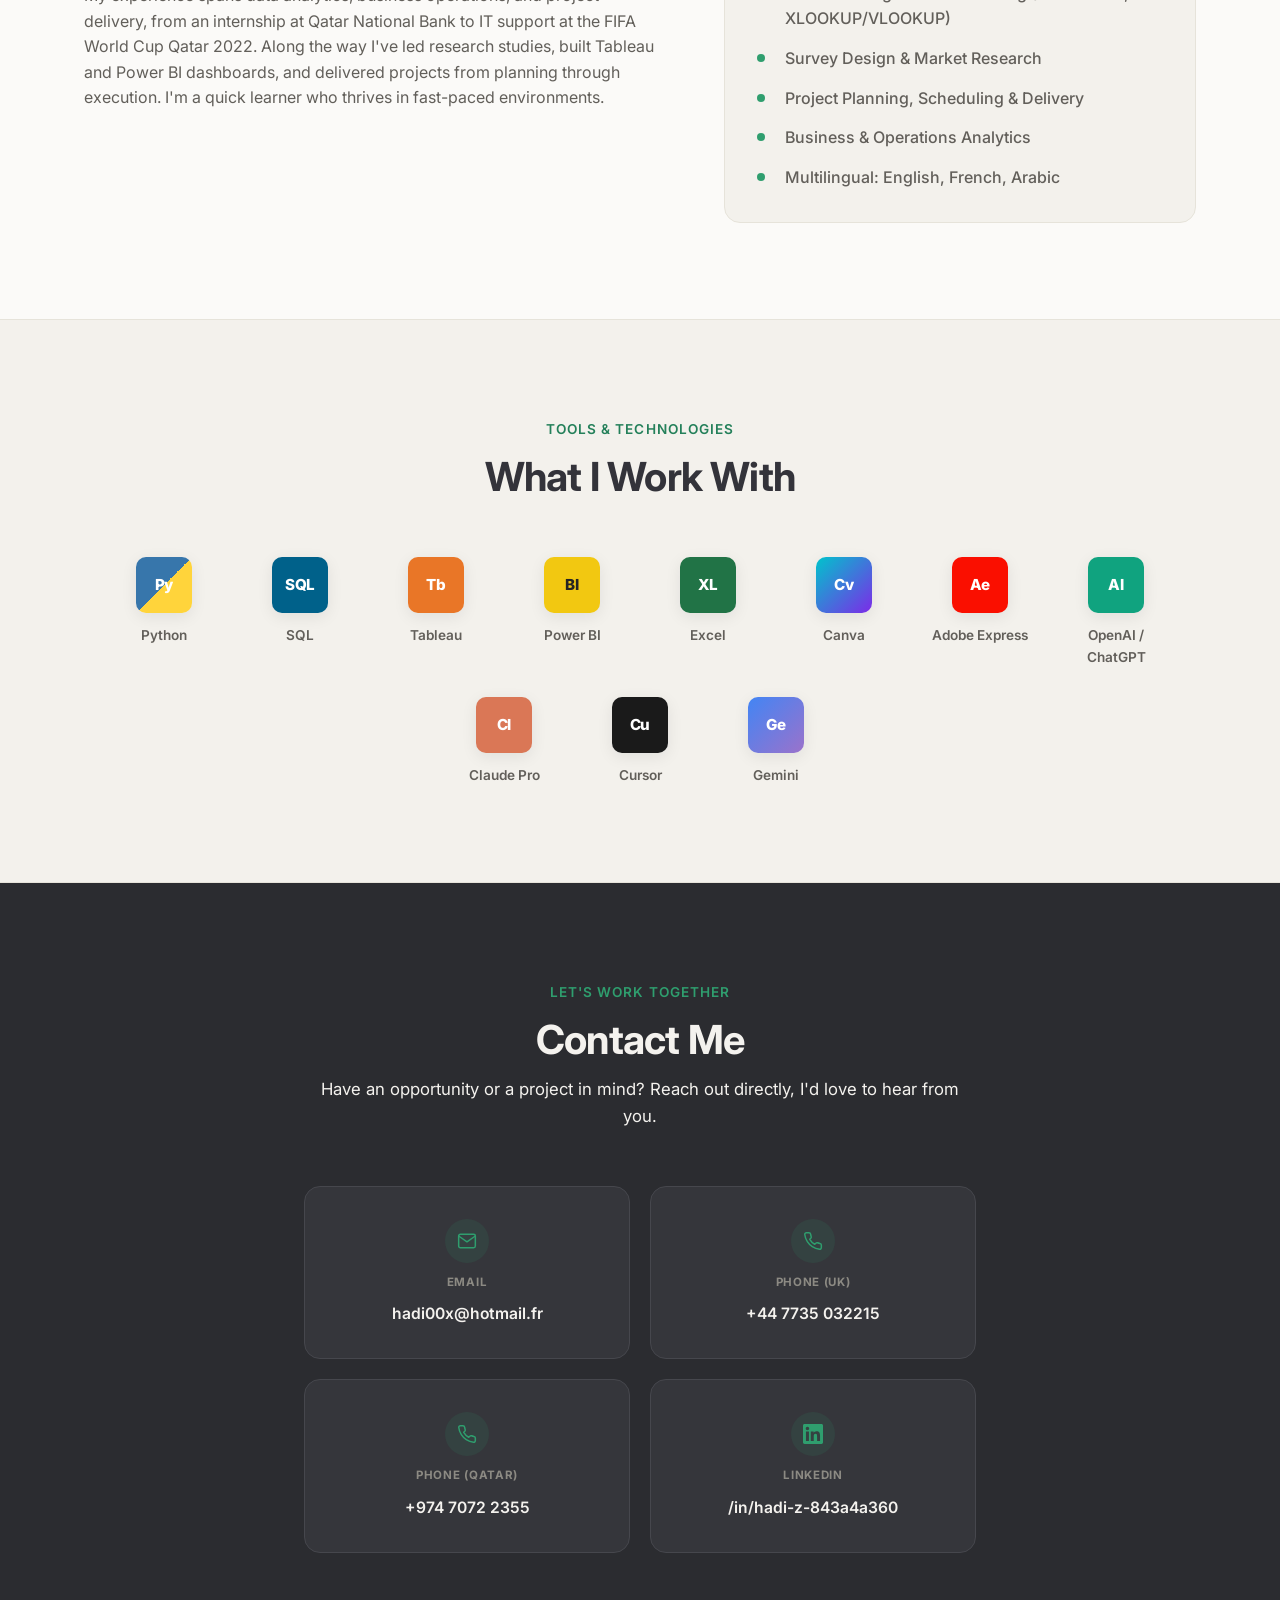
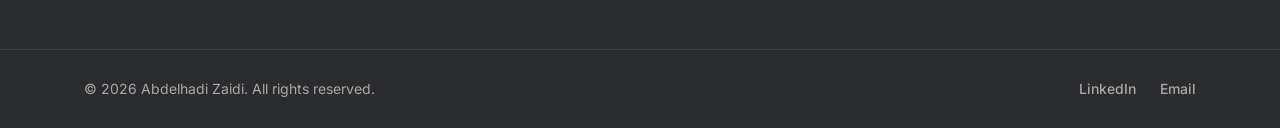
==== commit 782449e7: "Revert unrequested thumbnail changes; wire in new UK Job Market banner I'd overwritten several homep" ====
--- a/index.html
+++ b/index.html
@@ -94,7 +94,7 @@
 
         <article class="project-card">
           <div class="project-thumb">
-            <img src="images/bunkr/banner.jpg" alt="Password manager security concept illustration with key, lock, and password field" loading="lazy">
+            <img src="images/bunkr/logo.jpg" alt="BUNKR offline password manager logo" loading="lazy">
           </div>
           <div class="project-body">
             <h3>BUNKR: Offline Password Manager</h3>
@@ -151,7 +151,7 @@
 
         <article class="project-card">
           <div class="project-thumb">
-            <img src="images/healthcare/hero.jpg" alt="Hospital corridor with clinical staff walking past patient rooms" loading="lazy">
+            <img src="images/healthcare/dashboard-1.png" alt="Tableau dashboard showing Qatar healthcare workforce growth" loading="lazy">
           </div>
           <div class="project-body">
             <h3>Healthcare Data Cleaning &amp; Visualization</h3>
@@ -187,7 +187,7 @@
 
         <article class="project-card">
           <div class="project-thumb">
-            <img src="images/bmw/hero.jpg" alt="BMW vehicles on the assembly line at a BMW Group production plant" loading="lazy">
+            <img src="images/bmw/thumb.jpg" alt="Close-up of a BMW roundel badge and kidney grille" loading="lazy">
           </div>
           <div class="project-body">
             <h3>BMW Group: A Strategic Management Analysis</h3>
@@ -241,7 +241,7 @@
 
         <article class="project-card">
           <div class="project-thumb">
-            <img src="images/hamad-hospital.jpg" alt="Hamad General Hospital signage close-up, in Arabic and English" loading="lazy">
+            <img src="images/hamad-hospital.jpg" alt="Screenshot of Hamad Hospital service quality survey analysis" loading="lazy">
           </div>
           <div class="project-body">
             <h3>Hamad Hospital Service Quality Assessment</h3>
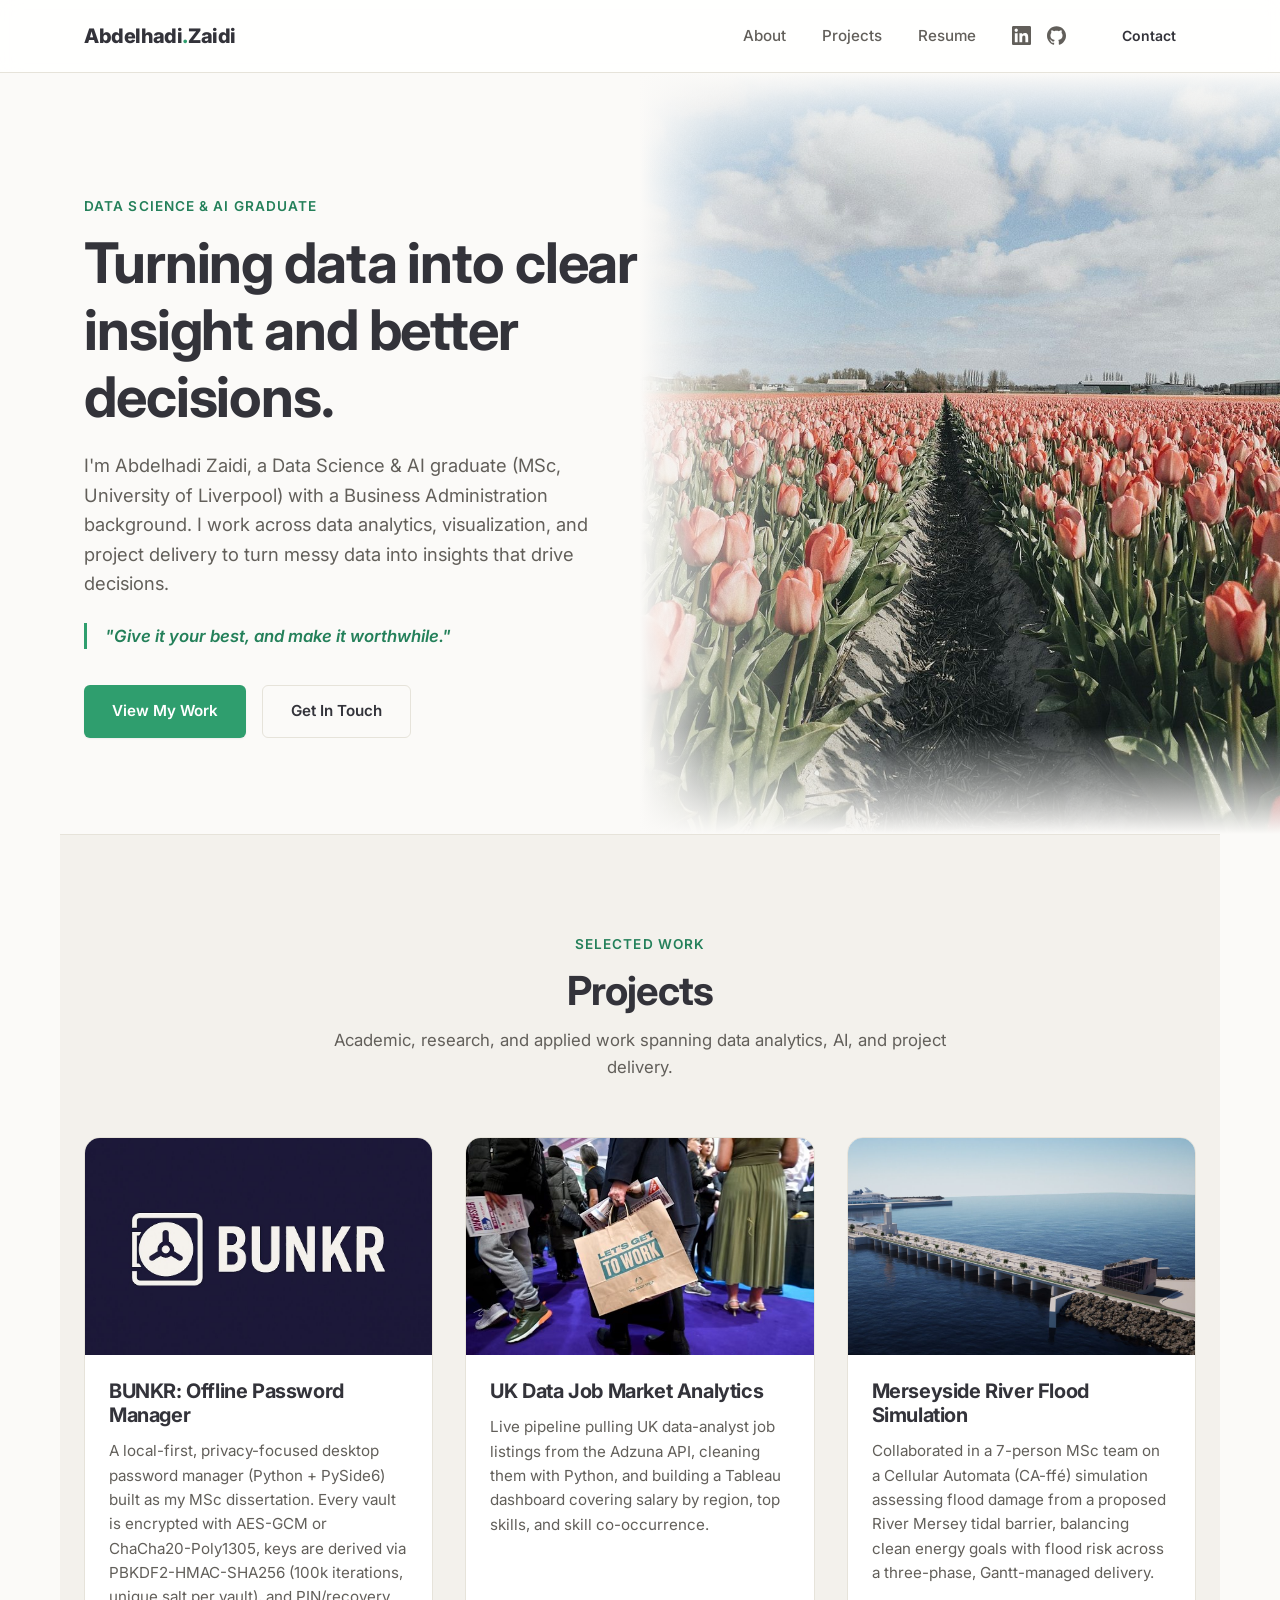
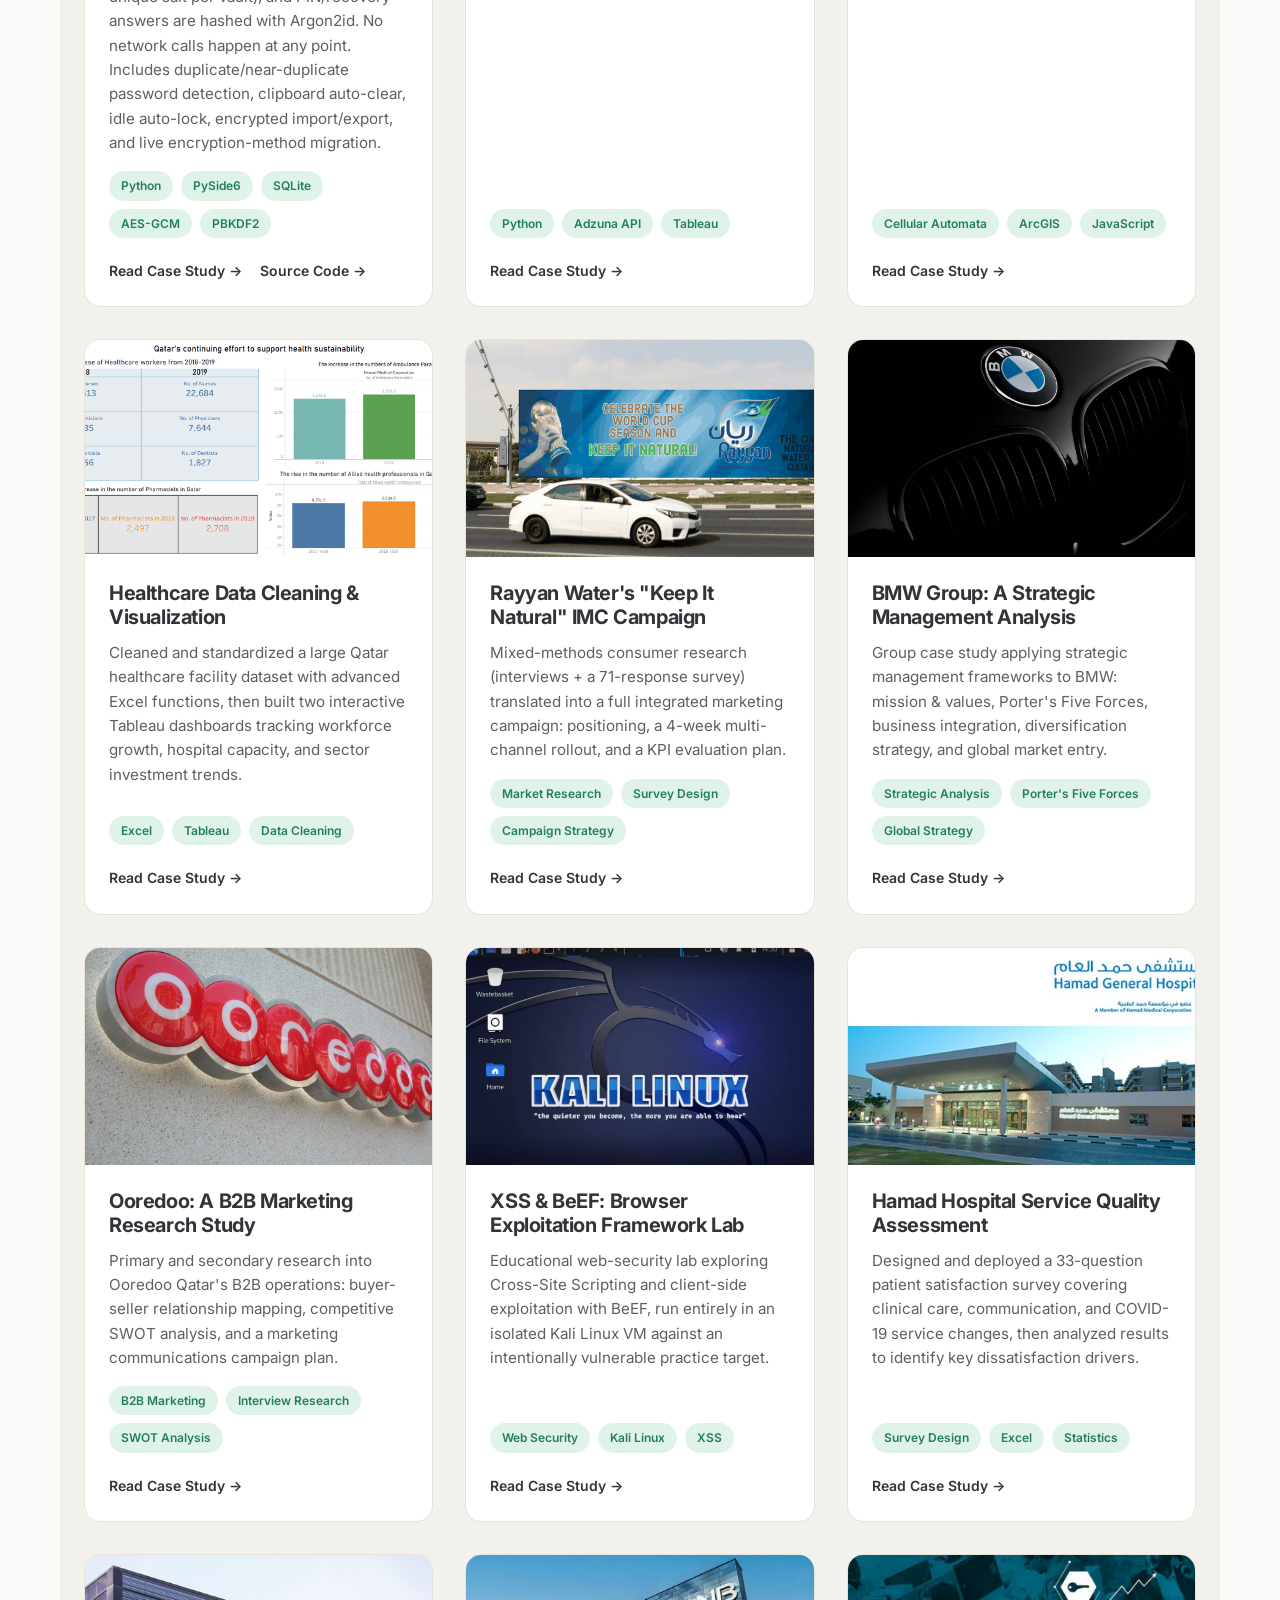
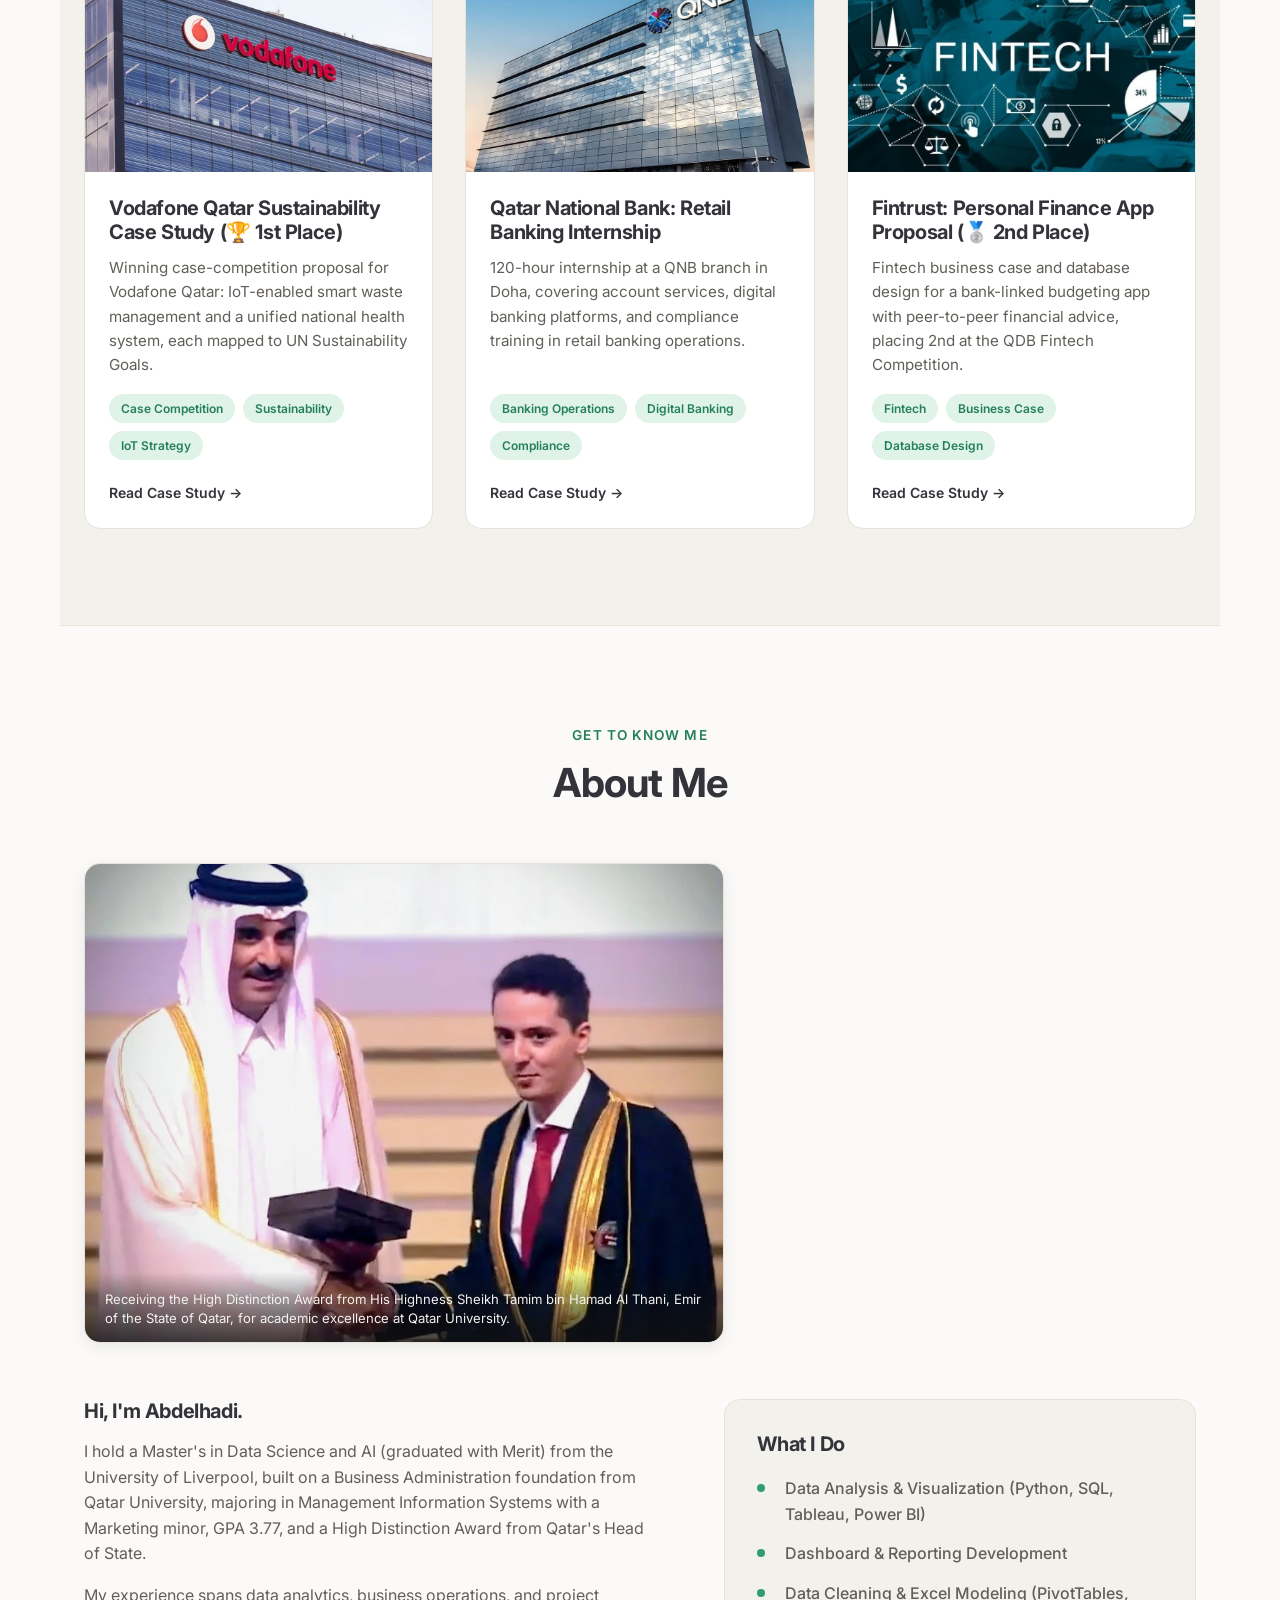
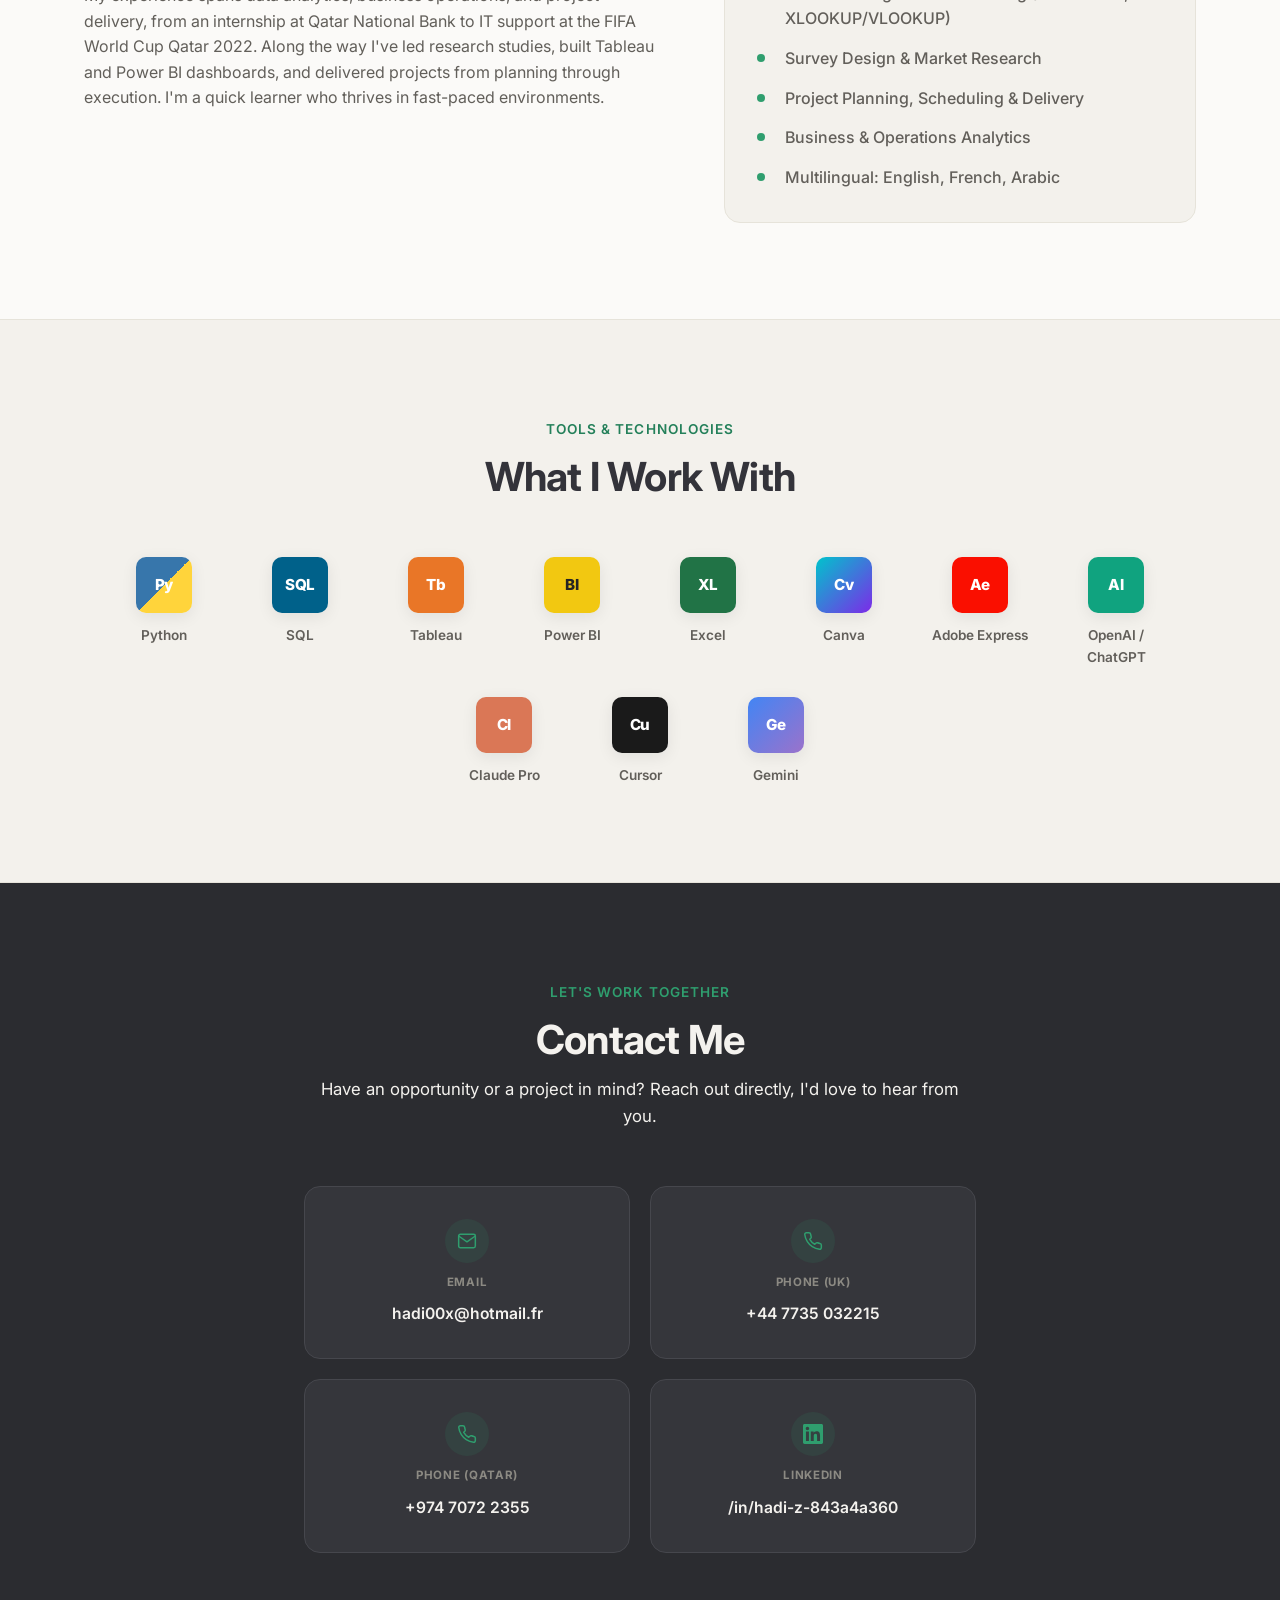
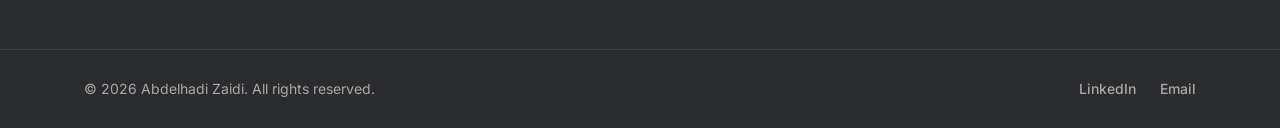
==== commit cecfc6b0: "Add Fintrust fintech case study (2nd place, QDB competition) Co-Authored-By: Claude Sonnet 5 <norepl" ====
--- a/index.html
+++ b/index.html
@@ -293,6 +293,24 @@
           </div>
         </article>
 
+        <article class="project-card">
+          <div class="project-thumb">
+            <img src="images/fintrust/hero.jpg" alt="Fintech-themed graphic with financial icons: security, growth, budgeting, and analytics" loading="lazy">
+          </div>
+          <div class="project-body">
+            <h3>Fintrust: Personal Finance App Proposal (🥈 2nd Place)</h3>
+            <p>Fintech business case and database design for a bank-linked budgeting app with peer-to-peer financial advice, placing 2nd at the QDB Fintech Competition.</p>
+            <ul class="tag-list">
+              <li class="tag">Fintech</li>
+              <li class="tag">Business Case</li>
+              <li class="tag">Database Design</li>
+            </ul>
+            <div class="project-links">
+              <a href="fintrust-project.html" class="project-link">Read Case Study →</a>
+            </div>
+          </div>
+        </article>
+
       </div>
     </section>
 
